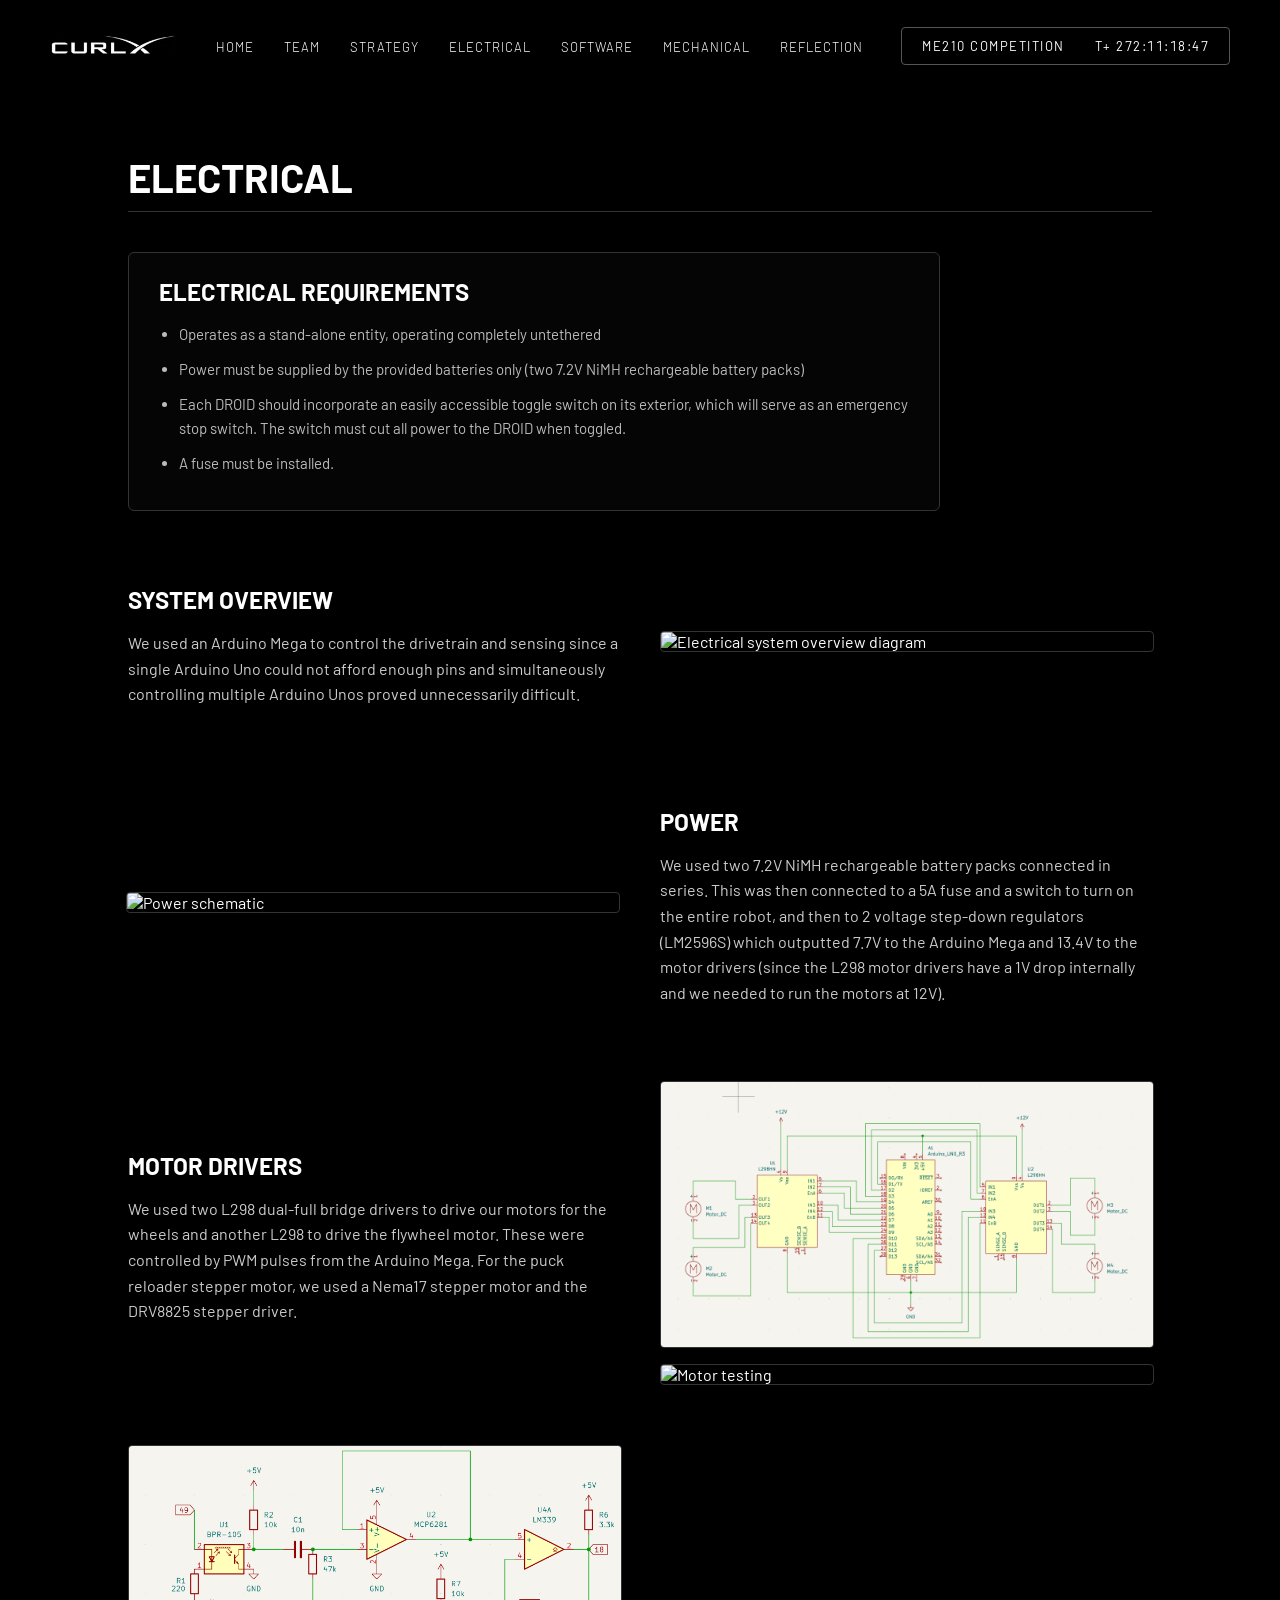
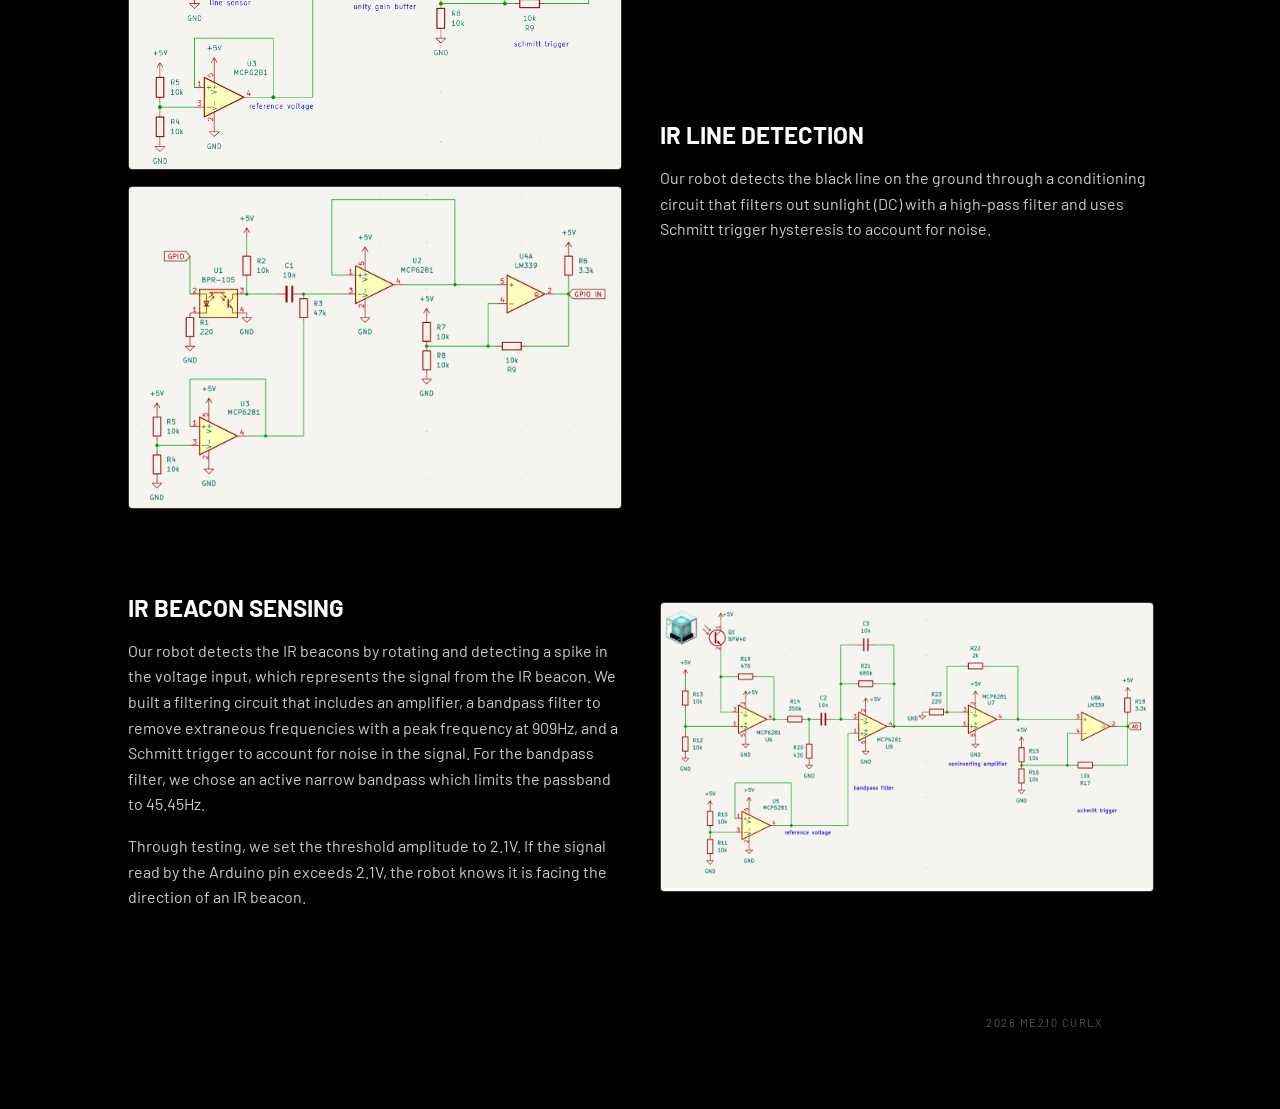
==== docs/electrical.html @ 16c22568 "added pics and content" ====
<!DOCTYPE html>
<html lang="en">
<head>
    <meta charset="UTF-8">
    <meta name="viewport" content="width=device-width, initial-scale=1.0">
    <title>Electrical Design</title>
    <link rel="stylesheet" href="https://fonts.googleapis.com/css2?family=Barlow:wght@300;400;700&display=swap">
    <link rel="stylesheet" href="style.css"> 
</head>
<body>
    <nav>
        <a href="index.html" class="logo">
            <img src="./imgs/logo.png" alt="CurlX logo">
        </a>
        <ul>
            <li><a href="index.html">Home</a></li>
            <li><a href="team.html">Team</a></li>
            <li><a href="strategy.html">Strategy</a></li>
            <li><a href="electrical.html">Electrical</a></li>
            <li><a href="software.html">Software</a></li>
            <li><a href="mechanical.html">Mechanical</a></li>
            <li><a href="reflection.html">Reflection</a></li>
        </ul>

        <div class="launch-timer">
            <span>ME210 COMPETITION</span>
            <span class="time-wrapper">
                <span class="time" id="countdown"></span>
            </span>
        </div>
    </nav>

    <section class="section">
        <h1>Electrical</h1>

        <div class="page-requirements">
            <h3>Electrical Requirements</h3>
            <ul>
                <li>Operates as a stand-alone entity, operating completely untethered</li>
                <li>Power must be supplied by the provided batteries only (two 7.2V NiMH rechargeable battery packs)</li>
                <li>Each DROID should incorporate an easily accessible toggle switch on its exterior, which will serve as an emergency stop switch. The switch must cut all power to the DROID when toggled.</li>
                <li>A fuse must be installed.</li>
            </ul>
        </div>

        <div class="content-grid">
            <div>
                <h3>System Overview</h3>
                <p>
                    We used an Arduino Mega to control the drivetrain and sensing since a single Arduino Uno could not afford enough pins and simultaneously controlling multiple Arduino Unos proved unnecessarily difficult.
                </p>
            </div>
            <img src="./imgs/elec_sys_overview.png" alt="Electrical system overview diagram">
        </div>

        <div class="content-grid reverse">
            <div>
                <h3>Power</h3>
                <p>
                    We used two 7.2V NiMH rechargeable battery packs connected in series. This was then connected to a 5A fuse and a switch to turn on the entire robot, and then to 2 voltage step-down regulators (LM2596S) which outputted 7.7V to the Arduino Mega and 13.4V to the motor drivers (since the L298 motor drivers have a 1V drop internally and we needed to run the motors at 12V).
                </p>
            </div>
            <img src="./imgs/power_sch.png" alt="Power schematic">
        </div>

        <div class="content-grid">
            <div>
                <h3>Motor Drivers</h3>
                <p>
                    We used two L298 dual-full bridge drivers to drive our motors for the wheels and another L298 to drive the flywheel motor. These were controlled by PWM pulses from the Arduino Mega. For the puck reloader stepper motor, we used a Nema17 stepper motor and the DRV8825 stepper driver.
                </p>
            </div>
            <div style="display: flex; flex-direction: column; gap: 16px;">
                <img src="./imgs/motor_sch.png" alt="Motor driver schematic">
                <img src="./imgs/motor_test.png" alt="Motor testing">
            </div>
        </div>

        <div class="content-grid reverse">
            <div>
                <h3>IR Line Detection</h3>
                <p>
                    Our robot detects the black line on the ground through a conditioning circuit that filters out sunlight (DC) with a high-pass filter and uses Schmitt trigger hysteresis to account for noise.
                </p>
            </div>
            <div style="display: flex; flex-direction: column; gap: 16px;">
                <img src="./imgs/line_sense_sch.png" alt="IR line sensing schematic">
                <img src="./imgs/line_follow_sch.png" alt="Complete IR line following circuit">
            </div>
        </div>

        <div class="content-grid">
            <div>
                <h3>IR Beacon Sensing</h3>
                <p>
                    Our robot detects the IR beacons by rotating and detecting a spike in the voltage input, which represents the signal from the IR beacon. We built a filtering circuit that includes an amplifier, a bandpass filter to remove extraneous frequencies with a peak frequency at 909Hz, and a Schmitt trigger to account for noise in the signal. For the bandpass filter, we chose an active narrow bandpass which limits the passband to 45.45Hz.
                </p>
                <p style="margin-top: 12px;">
                    Through testing, we set the threshold amplitude to 2.1V. If the signal read by the Arduino pin exceeds 2.1V, the robot knows it is facing the direction of an IR beacon.
                </p>
            </div>
            <img src="./imgs/beacon_sch.png" alt="IR beacon sensing schematic">
        </div>


    <footer>
        2026 ME210 CurlX
    </footer>

    <script>
        (function () {
            var checkoffDate = new Date("Mar 8, 2026 18:00:00").getTime();
            var countdownEl = document.getElementById("countdown");

            function pad(num, size) {
                var s = String(num);
                while (s.length < size) s = "0" + s;
                return s;
            }

            function renderWithDigitAnimation(formatted) {
                var prev = countdownEl.getAttribute("data-prev") || formatted;
                var html = "";

                for (var i = 0; i < formatted.length; i++) {
                    var ch = formatted.charAt(i);
                    var isDigit = ch >= "0" && ch <= "9";

                    if (isDigit) {
                        if (prev.charAt(i) !== ch) {
                            html += '<span class="digit digit-tick">' + ch + "</span>";
                        } else {
                            html += '<span class="digit">' + ch + "</span>";
                        }
                    } else {
                        html += ch;
                    }
                }

                countdownEl.innerHTML = html;
                countdownEl.setAttribute("data-prev", formatted);
                countdownEl.classList.add("time-visible");
            }

            function updateCountdown() {
                var now = new Date().getTime();
                var diff = checkoffDate - now; // positive before launch, negative after
                var beforeLaunch = diff >= 0;
                var distance = Math.abs(diff);

                var totalSeconds = Math.floor(distance / 1000);
                var days = Math.floor(totalSeconds / (60 * 60 * 24));
                var hours = Math.floor((totalSeconds % (60 * 60 * 24)) / (60 * 60));
                var minutes = Math.floor((totalSeconds % (60 * 60)) / 60);
                var seconds = totalSeconds % 60;

                var prefix = beforeLaunch ? "T- " : "T+ ";
                var formatted =
                    prefix +
                    pad(days, 2) + ":" +
                    pad(hours, 2) + ":" +
                    pad(minutes, 2) + ":" +
                    pad(seconds, 2);

                renderWithDigitAnimation(formatted);
            }

            // Initial render without waiting 1 second
            updateCountdown();
            setInterval(updateCountdown, 1000);
        })();
    </script>
</body>
</html>
---- docs/style.css ----
/* docs/style.css */
body, html { margin: 0; padding: 0; height: 100%; font-family: 'Barlow', sans-serif; background: #000; color: #fff; }

/* navigation */
nav { position: fixed; top: 0; width: 100%; display: flex; align-items: center; padding: 20px 50px; background: rgba(0,0,0,0.8); z-index: 1000; box-sizing: border-box; }
nav .logo { display: inline-flex; align-items: center; }
nav .logo img { height: 24px; width: auto; display: block; }
nav ul { 
    display: flex; 
    list-style: none; 
    margin-left: 40px; 
    gap: 30px; 
    padding: 0; 
}
nav a { 
    color: #fff; 
    text-decoration: none; 
    text-transform: uppercase; 
    font-size: 13px; 
    font-weight: 300; 
    letter-spacing: 1px; 
    transition: color 0.3s; 
}
nav a:hover { color: #aaa; }



.hero { 
    position: relative;
    overflow: hidden;
    height: 100vh; 
    background: #000;
    display: flex; 
    flex-direction: column; 
    justify-content: flex-end; 
    padding: 0 0 100px 50px; 
    box-sizing: border-box; 
}
.hero h1 { font-size: 60px; text-transform: uppercase; margin: 0; font-weight: 300; }
.hero p { font-size: 18px; max-width: 600px; margin-top: 10px; font-weight: 300; }

.hero::after {
    content: "";
    position: absolute;
    left: 60%;
    top: 50%;
    transform: translate(-50%, -50%);
    width: 45vh;
    height: 45vh;
    background: url('./imgs/puck.png') no-repeat center center/contain;
    transform-origin: 50% 50%;
    animation: puck-spin 24s linear infinite;
    opacity: 0.95;
}

@keyframes puck-spin {
    0%   { transform: translateY(-50%) rotate(0deg); }
    100% { transform: translateY(-50%) rotate(360deg); }
}

/* standard page sections */
.section { padding: 120px 10% 50px; min-height: 80vh; }
.section h1 { font-size: 40px; text-transform: uppercase; border-bottom: 1px solid #333; padding-bottom: 10px; margin-bottom: 40px; }

.software-header {
    display: flex;
    justify-content: space-between;
    align-items: center;
    margin-bottom: 40px;
}
.software-header h1 {
    margin-bottom: 0;
}

/* grid for paragraphs and images */
.content-grid { display: grid; grid-template-columns: 1fr 1fr; gap: 40px; align-items: center; margin-bottom: 60px; }
.content-grid img { width: 100%; border: 1px solid #333; border-radius: 4px; }
.content-grid h3 { font-size: 24px; text-transform: uppercase; margin-bottom: 10px; color: #fff; }
.content-grid p { font-size: 16px; line-height: 1.6; color: #ccc; }

/* optional helpers for writing long design docs */
.section-intro {
    max-width: 950px;
    margin-bottom: 50px;
    color: #bbb;
    line-height: 1.7;
}

.img-placeholder {
    width: 100%;
    aspect-ratio: 16 / 9;
    border: 1px dashed #444;
    border-radius: 6px;
    display: grid;
    place-items: center;
    color: #777;
    letter-spacing: 1px;
    text-transform: uppercase;
    background: linear-gradient(180deg, rgba(255,255,255,0.03), rgba(255,255,255,0.00));
}

.model-viewer-section {
    margin-bottom: 60px;
    border: 1px solid #333;
    border-radius: 6px;
    overflow: hidden;
    background: linear-gradient(180deg, rgba(255,255,255,0.03), rgba(255,255,255,0.00));
}

.model-caption {
    text-align: center;
    color: #777;
    font-size: 13px;
    letter-spacing: 0.5px;
    padding: 10px 0 14px;
    margin: 0;
}

.content-grid.reverse {
    direction: rtl;
}
.content-grid.reverse > * {
    direction: ltr;
}

/* strategy page: nucleus + design boxes */
.strategy-box {
    padding: 30px;
    border: 1px solid #333;
    border-radius: 6px;
    background: rgba(255,255,255,0.02);
}
.strategy-box h3 {
    font-size: 18px;
    text-transform: uppercase;
    letter-spacing: 2px;
    color: #fff;
    margin-bottom: 16px;
}
.strategy-box p {
    font-size: 15px;
    line-height: 1.7;
    color: #bbb;
    margin: 0;
}

.strategy-transition {
    max-width: 900px;
    margin-bottom: 60px;
    padding: 24px 30px;
    border: 1px solid #333;
    border-radius: 6px;
    background: rgba(255,255,255,0.02);
}
.strategy-transition p {
    font-size: 16px;
    line-height: 1.7;
    color: #bbb;
    margin: 0;
}

footer {
    background-color: #000; 
    color: #555;            
    padding: 30px 50px;     
    font-size: 11px;        
    text-transform: uppercase;
    letter-spacing: 1.5px;
    text-align: right;   
}

.launch-timer {
    background-color: transparent; 
    border: 1px solid #555; 
    border-radius: 4px; 
    padding: 10px 20px;
    display: flex;
    gap: 30px; 
    font-size: 13px;
    letter-spacing: 1.5px;
    margin-left: auto; 
    color: #fff;       
}

.launch-timer .time-wrapper {
    overflow: hidden;
    display: inline-block;
}

.launch-timer .time {
    font-variant-numeric: tabular-nums;
    display: inline-block;
    opacity: 0;
    transition: opacity 0.2s ease-out;
}

.launch-timer .time.time-visible {
    opacity: 1;
}

.launch-timer .digit {
    display: inline-block;
}

.launch-timer .digit.digit-tick {
    animation: time-slide-down 0.3s ease-out;
}

@keyframes time-slide-down {
    0% {
        transform: translateY(-100%);
    }
    100% {
        transform: translateY(0);
    }
}

.explore-btn {
    background-color: transparent; 
    border: 1px solid #fff;        
    align-self: flex-start;
    border-radius: 4px;           
    display: inline-flex;
    align-items: center;
    padding: 15px 35px;
    color: #fff !important; 
    text-decoration: none;  
    text-transform: uppercase; 
    font-size: 13px;
    font-weight: 300; 
    margin-top: 30px;
    transition: opacity 0.3s;    
}

.explore-btn:hover {
    background-color: transparent; 
    opacity: 0.7; 
}

.explore-btn span {
    margin-left: 15px;
    font-size: 16px; 
}
.mission-specs {
    padding: 100px 10%;
    background: #000;
    border-top: 1px solid #333;
}

.mission-grid {
    display: grid;
    grid-template-columns: 250px 1fr; /* SpaceX sidebar style */
    gap: 60px;
}

.mission-nav ul {
    list-style: none;
    padding: 0;
    position: sticky;
    top: 120px;
}

.mission-nav li {
    cursor: pointer;
    font-size: 12px;
    letter-spacing: 2px;
    color: #555;
    margin-bottom: 20px;
    border-bottom: 1px solid #222;
    padding-bottom: 10px;
}

.mission-nav li.active {
    color: #fff;
    border-bottom: 1px solid #fff;
}

.mission-panel {
    padding-top: 80px;
    scroll-margin-top: 120px;
}
.mission-panel:first-child {
    padding-top: 0;
}

.mission-text h2 {
    font-size: 40px;
    text-transform: uppercase;
    margin-bottom: 30px;
    letter-spacing: 4px;
}

.intro-p {
    font-size: 18px;
    line-height: 1.8;
    color: #bbb;
    margin-bottom: 50px;
    max-width: 800px;
}

.specs-row {
    display: flex;
    gap: 40px;
    margin-bottom: 40px;
    border-top: 1px solid #333;
    padding-top: 30px;
}

.spec-box {
    flex: 1;
}

.spec-box h3 {
    font-size: 14px;
    letter-spacing: 2px;
    text-transform: uppercase;
    color: #fff;
    margin-bottom: 15px;
}

.spec-box p {
    font-size: 14px;
    line-height: 1.6;
    color: #888;
}

/* Responsive adjustment */
@media (max-width: 900px) {
    .mission-grid {
        grid-template-columns: 1fr;
    }
    .mission-nav { display: none; }
}
/* team page */
.team-photo-wrap {
    margin-bottom: 50px;
    max-width: 100%;
    overflow: hidden;
    border-radius: 6px;
    border: 1px solid #333;
}

.photo-caption {
    font-size: 11px;
    color: #888;
    text-transform: uppercase;
    letter-spacing: 1px;
    padding: 12px 20px;
    margin: 0;
    background: rgba(255, 255, 255, 0.02); /* Matches your team-member boxes */
    border-top: 1px solid #333; /* Separates the text from the image */
    text-align: right; /* Aligns it to the right for a cleaner look */
}

.team-photo {
    width: 100%;
    display: block;
    object-fit: cover;
    aspect-ratio: 21 / 9;
}

.team-members {
    display: grid;
    /* create 4 equal columns across the full width */
    grid-template-columns: repeat(4, 1fr); 
    gap: 20px;
    width: 100%;
}

.team-member {
    padding: 25px 15px; 
    border: 1px solid #333;
    border-radius: 4px;
    background: rgba(255, 255, 255, 0.02);
    text-align: center; /* Centers the name and role */
    transition: border-color 0.3s ease;
}

.team-member:hover {
    border-color: #555; /* Subtle highlight on hover */
}

.team-member h3 {
    font-size: 18px;
    text-transform: uppercase;
    margin: 0 0 8px; 
    color: #fff;
    letter-spacing: 1px;
}

.team-member .team-role {
    font-size: 12px;
    text-transform: uppercase;
    letter-spacing: 2px; 
    color: #888;
    margin: 0; 
}

@media (max-width: 900px) {
    .team-members {
        grid-template-columns: repeat(2, 1fr);
    }
}
@media (max-width: 500px) {
    .team-members {
        grid-template-columns: 1fr;
    }
}

/* game rules (strategy page) */
.game-rules {
    max-width: 750px;
    margin-bottom: 60px;
    padding: 30px;
    border: 1px solid #333;
    border-radius: 6px;
    background: rgba(255,255,255,0.02);
}
.game-rules h2 {
    font-size: 28px;
    text-transform: uppercase;
    margin: 0 0 10px;
    color: #fff;
    border-bottom: none;
    padding: 0;
}
.game-rules h3 {
    font-size: 18px;
    text-transform: uppercase;
    margin: 30px 0 12px;
    color: #ddd;
}
.game-rules .rules-intro {
    color: #aaa;
    margin: 0 0 16px;
    font-size: 15px;
}
.game-rules .rules-list {
    margin: 0 0 0 20px;
    padding: 0;
    color: #bbb;
    line-height: 1.65;
    font-size: 15px;
}
.game-rules .rules-list li {
    margin-bottom: 10px;
}
.game-rules .rules-list-compact {
    margin-top: 0;
}
.game-rules .rules-list-compact li {
    margin-bottom: 8px;
}
.scoring-table {
    width: 100%;
    max-width: 320px;
    border-collapse: collapse;
    margin: 16px 0 24px;
    font-size: 15px;
}
.scoring-table th,
.scoring-table td {
    padding: 10px 16px;
    text-align: left;
    border-bottom: 1px solid #333;
    color: #ccc;
}
.scoring-table th {
    text-transform: uppercase;
    font-size: 12px;
    letter-spacing: 1px;
    color: #888;
}
.scoring-table tbody tr:last-child td {
    border-bottom: none;
}
.scoring-table td:last-child {
    text-align: right;
    font-weight: 500;
    color: #fff;
}

/* mechanical constraints */
.mech-constraints {
    margin-top: 24px;
}
.mech-constraints h4 {
    font-size: 16px;
    text-transform: uppercase;
    letter-spacing: 0.5px;
    color: #ddd;
    margin: 20px 0 10px;
}
.mech-constraints h4:first-child {
    margin-top: 0;
}
.mech-constraints ul {
    margin: 0 0 0 20px;
    padding: 0;
    color: #bbb;
    line-height: 1.6;
    font-size: 15px;
}
.mech-constraints li {
    margin-bottom: 6px;
}

/* software stack & code block */
.code-title {
    font-size: 18px;
    text-transform: uppercase;
    letter-spacing: 2px;
    color: #fff;
    margin: 40px 0 12px;
}

.software-github-box {
    padding: 12px 24px;
    border: 1px solid #333;
    border-radius: 6px;
    background: rgba(255,255,255,0.02);
}
.software-github-box a {
    font-size: 13px;
    text-transform: uppercase;
    letter-spacing: 1px;
    color: #bbb;
    text-decoration: none;
    transition: color 0.3s;
}
.software-github-box a:hover {
    color: #fff;
}

.code-block {
    max-width: 900px;
    margin-bottom: 60px;
    overflow-x: auto;
    border: 1px solid #333;
    border-radius: 6px;
    background: rgba(255,255,255,0.02);
}
.code-block pre {
    margin: 0;
    padding: 24px 30px;
    font-family: 'Barlow', sans-serif;
    font-size: 14px;
    font-weight: 300;
    line-height: 1.6;
    color: #666;
    white-space: pre;
}
.code-block code {
    font-family: inherit;
}

/* page requirements (electrical, software) */
.page-requirements {
    max-width: 750px;
    margin-bottom: 50px;
    padding: 24px 30px;
    border: 1px solid #333;
    border-radius: 6px;
    background: rgba(255,255,255,0.02);
}
.page-requirements h3 {
    font-size: 24px;
    text-transform: uppercase;
    margin: 0 0 16px;
    color: #fff;
}
.page-requirements ul {
    margin: 0 0 0 20px;
    padding: 0;
    color: #bbb;
    line-height: 1.65;
    font-size: 15px;
}
.page-requirements li {
    margin-bottom: 10px;
}

/*bom*/
.bom-section {
    padding: 80px 10%;
    background: #000;
    border-top: 1px solid #333;
}

.bom-container h2 {
    font-size: 24px;
    letter-spacing: 3px;
    text-transform: uppercase;
    margin-bottom: 5px;
}

.bom-subtitle {
    font-size: 12px;
    color: #888;
    letter-spacing: 1px;
    margin-bottom: 30px;
}

.table-wrapper {
    overflow-x: auto; /* Ensures it doesn't break on mobile */
}

.bom-table {
    width: 100%;
    border-collapse: collapse;
    font-size: 14px;
    color: #bbb;
}

.bom-table th {
    text-align: left;
    text-transform: uppercase;
    letter-spacing: 2px;
    font-size: 11px;
    color: #fff;
    border-bottom: 1px solid #555;
    padding: 15px 10px;
}

.bom-table td {
    padding: 12px 10px;
    border-bottom: 1px solid #222;
}

.text-right { text-align: right; }

.total-row td {
    border-top: 2px solid #fff;
    color: #fff;
    font-weight: 700;
    letter-spacing: 2px;
    padding-top: 20px;
}

.hardware-row td {
    font-style: italic;
    color: #666;
}

/* Hover effect to make it feel interactive */
.bom-table tr:hover td {
    background: rgba(255, 255, 255, 0.03);
    color: #fff;
}
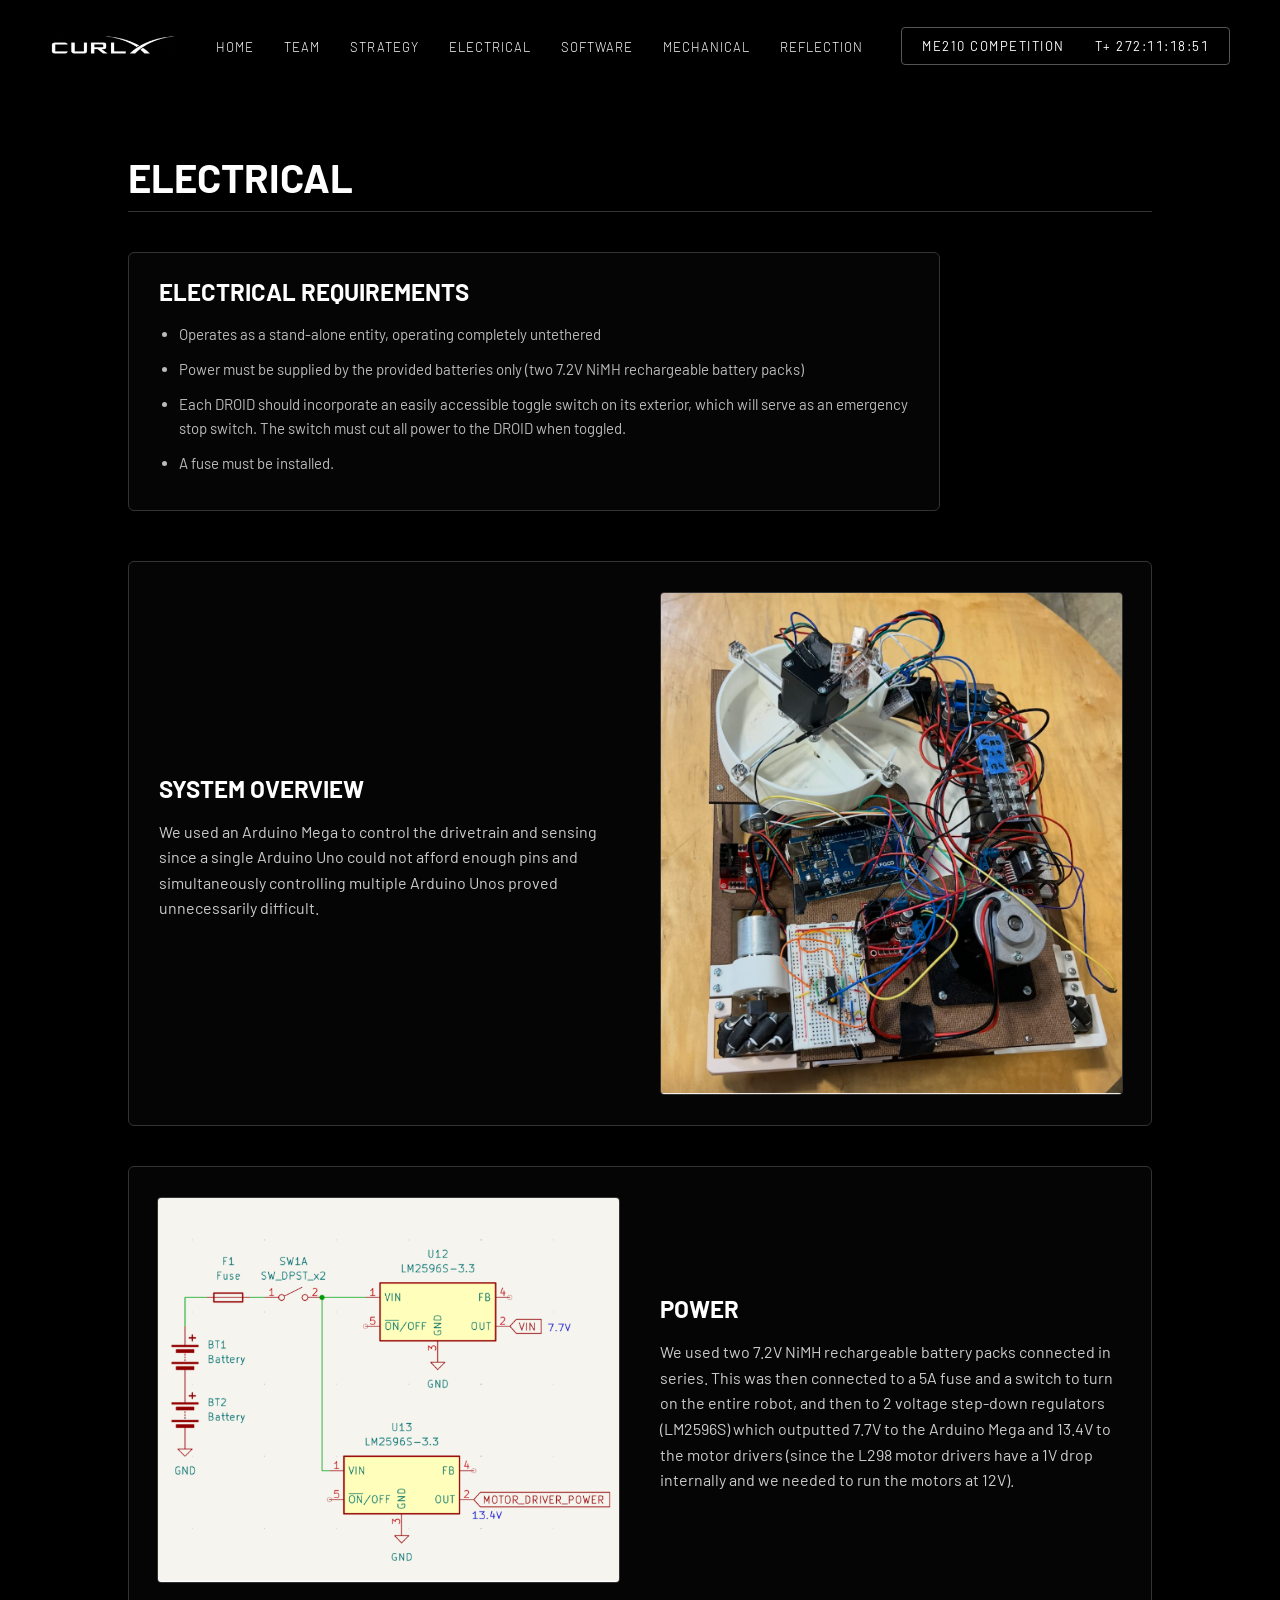
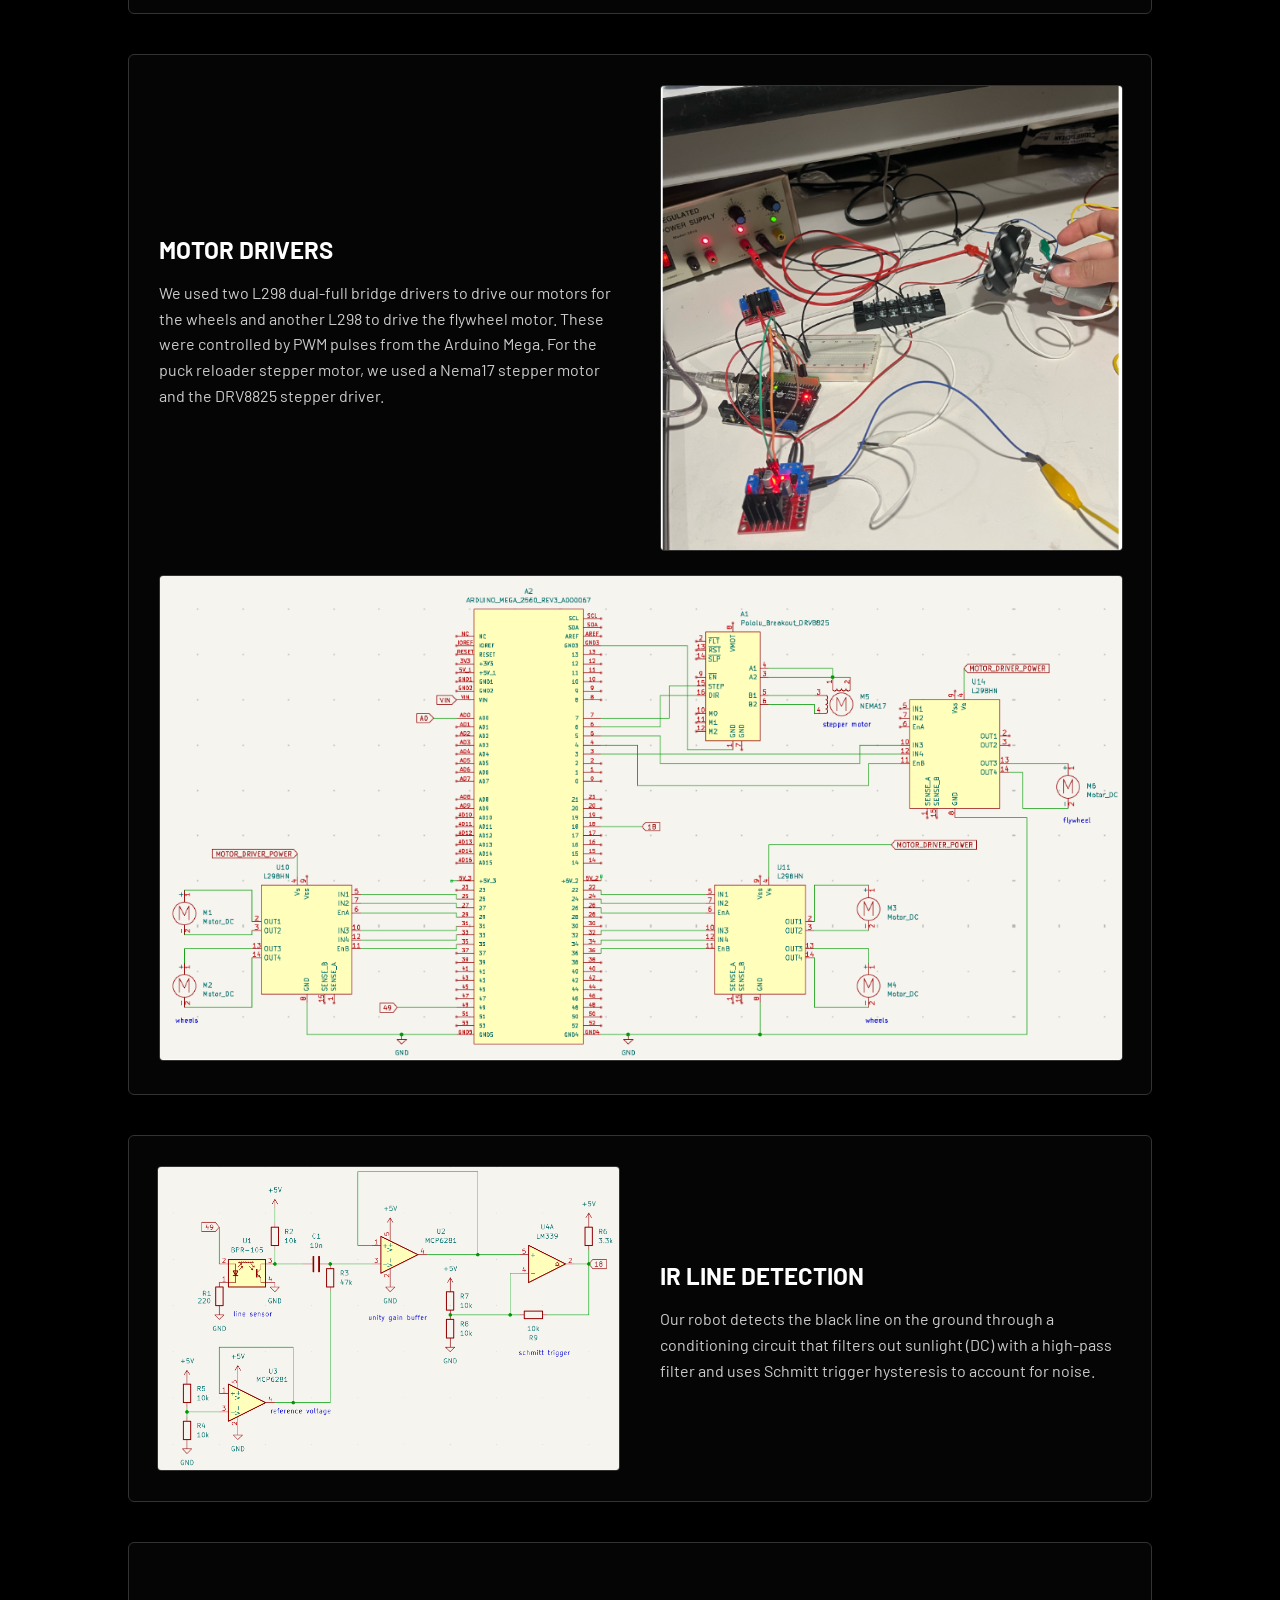
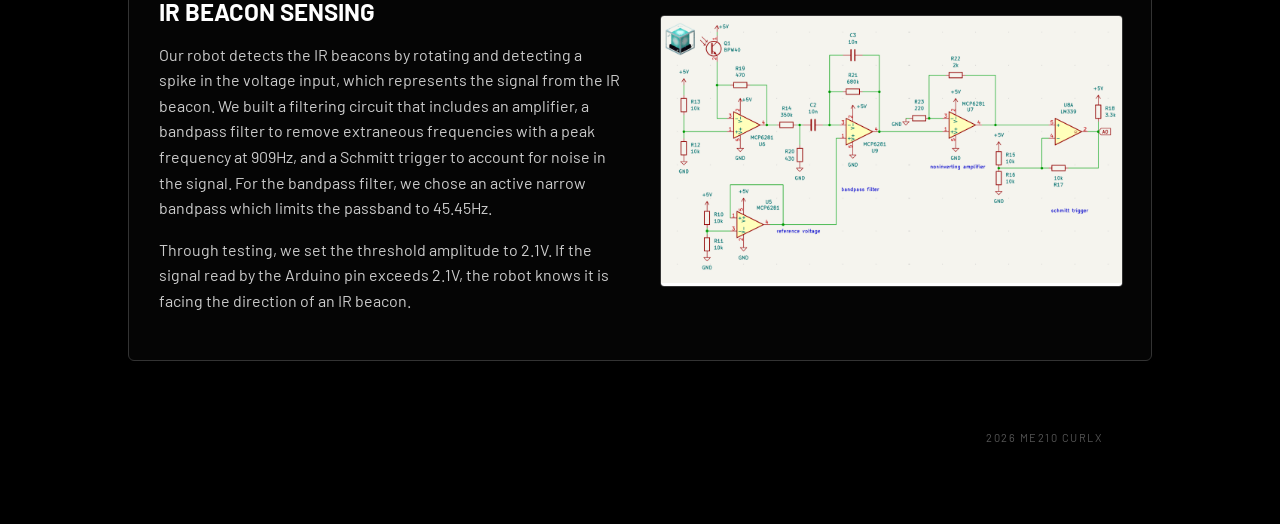
==== commit 977ae224: "revised electrical style and deleted images" ====
--- a/docs/electrical.html
+++ b/docs/electrical.html
@@ -43,63 +43,68 @@
             </ul>
         </div>
 
-        <div class="content-grid">
-            <div>
-                <h3>System Overview</h3>
-                <p>
-                    We used an Arduino Mega to control the drivetrain and sensing since a single Arduino Uno could not afford enough pins and simultaneously controlling multiple Arduino Unos proved unnecessarily difficult.
-                </p>
-            </div>
-            <img src="./imgs/elec_sys_overview.png" alt="Electrical system overview diagram">
-        </div>
-
-        <div class="content-grid reverse">
-            <div>
-                <h3>Power</h3>
-                <p>
-                    We used two 7.2V NiMH rechargeable battery packs connected in series. This was then connected to a 5A fuse and a switch to turn on the entire robot, and then to 2 voltage step-down regulators (LM2596S) which outputted 7.7V to the Arduino Mega and 13.4V to the motor drivers (since the L298 motor drivers have a 1V drop internally and we needed to run the motors at 12V).
-                </p>
-            </div>
-            <img src="./imgs/power_sch.png" alt="Power schematic">
-        </div>
-
-        <div class="content-grid">
-            <div>
-                <h3>Motor Drivers</h3>
-                <p>
-                    We used two L298 dual-full bridge drivers to drive our motors for the wheels and another L298 to drive the flywheel motor. These were controlled by PWM pulses from the Arduino Mega. For the puck reloader stepper motor, we used a Nema17 stepper motor and the DRV8825 stepper driver.
-                </p>
-            </div>
-            <div style="display: flex; flex-direction: column; gap: 16px;">
-                <img src="./imgs/motor_sch.png" alt="Motor driver schematic">
-                <img src="./imgs/motor_test.png" alt="Motor testing">
+        <div class="elec-box">
+            <div class="content-grid">
+                <div>
+                    <h3>System Overview</h3>
+                    <p>
+                        We used an Arduino Mega to control the drivetrain and sensing since a single Arduino Uno could not afford enough pins and simultaneously controlling multiple Arduino Unos proved unnecessarily difficult.
+                    </p>
+                </div>
+                <img src="./imgs/elec_sys_overview.png" alt="Electrical system overview diagram">
             </div>
         </div>
 
-        <div class="content-grid reverse">
-            <div>
-                <h3>IR Line Detection</h3>
-                <p>
-                    Our robot detects the black line on the ground through a conditioning circuit that filters out sunlight (DC) with a high-pass filter and uses Schmitt trigger hysteresis to account for noise.
-                </p>
-            </div>
-            <div style="display: flex; flex-direction: column; gap: 16px;">
-                <img src="./imgs/line_sense_sch.png" alt="IR line sensing schematic">
-                <img src="./imgs/line_follow_sch.png" alt="Complete IR line following circuit">
+        <div class="elec-box">
+            <div class="content-grid reverse">
+                <div>
+                    <h3>Power</h3>
+                    <p>
+                        We used two 7.2V NiMH rechargeable battery packs connected in series. This was then connected to a 5A fuse and a switch to turn on the entire robot, and then to 2 voltage step-down regulators (LM2596S) which outputted 7.7V to the Arduino Mega and 13.4V to the motor drivers (since the L298 motor drivers have a 1V drop internally and we needed to run the motors at 12V).
+                    </p>
+                </div>
+                <img src="./imgs/power_sch.png" alt="Power schematic">
             </div>
         </div>
 
-        <div class="content-grid">
-            <div>
-                <h3>IR Beacon Sensing</h3>
-                <p>
-                    Our robot detects the IR beacons by rotating and detecting a spike in the voltage input, which represents the signal from the IR beacon. We built a filtering circuit that includes an amplifier, a bandpass filter to remove extraneous frequencies with a peak frequency at 909Hz, and a Schmitt trigger to account for noise in the signal. For the bandpass filter, we chose an active narrow bandpass which limits the passband to 45.45Hz.
-                </p>
-                <p style="margin-top: 12px;">
-                    Through testing, we set the threshold amplitude to 2.1V. If the signal read by the Arduino pin exceeds 2.1V, the robot knows it is facing the direction of an IR beacon.
-                </p>
+        <div class="elec-box">
+            <div class="content-grid" style="margin-bottom: 24px;">
+                <div>
+                    <h3>Motor Drivers</h3>
+                    <p>
+                        We used two L298 dual-full bridge drivers to drive our motors for the wheels and another L298 to drive the flywheel motor. These were controlled by PWM pulses from the Arduino Mega. For the puck reloader stepper motor, we used a Nema17 stepper motor and the DRV8825 stepper driver.
+                    </p>
+                </div>
+                <img src="./imgs/motor_test.png" alt="Motor testing">
             </div>
-            <img src="./imgs/beacon_sch.png" alt="IR beacon sensing schematic">
+            <img src="./imgs/motor_sch.png" alt="Motor driver schematic" style="width: 100%; border: 1px solid #333; border-radius: 4px;">
+        </div>
+
+        <div class="elec-box">
+            <div class="content-grid reverse">
+                <div>
+                    <h3>IR Line Detection</h3>
+                    <p>
+                        Our robot detects the black line on the ground through a conditioning circuit that filters out sunlight (DC) with a high-pass filter and uses Schmitt trigger hysteresis to account for noise.
+                    </p>
+                </div>
+                <img src="./imgs/line_sense_sch.png" alt="IR line sensing schematic">
+            </div>
+        </div>
+
+        <div class="elec-box">
+            <div class="content-grid">
+                <div>
+                    <h3>IR Beacon Sensing</h3>
+                    <p>
+                        Our robot detects the IR beacons by rotating and detecting a spike in the voltage input, which represents the signal from the IR beacon. We built a filtering circuit that includes an amplifier, a bandpass filter to remove extraneous frequencies with a peak frequency at 909Hz, and a Schmitt trigger to account for noise in the signal. For the bandpass filter, we chose an active narrow bandpass which limits the passband to 45.45Hz.
+                    </p>
+                    <p style="margin-top: 12px;">
+                        Through testing, we set the threshold amplitude to 2.1V. If the signal read by the Arduino pin exceeds 2.1V, the robot knows it is facing the direction of an IR beacon.
+                    </p>
+                </div>
+                <img src="./imgs/beacon_sch.png" alt="IR beacon sensing schematic">
+            </div>
         </div>
 
 
--- a/docs/style.css
+++ b/docs/style.css
@@ -524,12 +524,15 @@
     font-size: 13px;
     text-transform: uppercase;
     letter-spacing: 1px;
-    color: #bbb;
+    color: #fff;
     text-decoration: none;
     transition: color 0.3s;
+    display: flex;
+    align-items: center;
+    gap: 8px;
 }
 .software-github-box a:hover {
-    color: #fff;
+    color: #ccc;
 }
 
 .code-block {
@@ -580,6 +583,18 @@
     margin-bottom: 10px;
 }
 
+/* electrical section boxes */
+.elec-box {
+    border: 1px solid #333;
+    border-radius: 6px;
+    padding: 30px;
+    margin-bottom: 40px;
+    background: rgba(255,255,255,0.02);
+}
+.elec-box .content-grid {
+    margin-bottom: 0;
+}
+
 /*bom*/
 .bom-section {
     padding: 80px 10%;
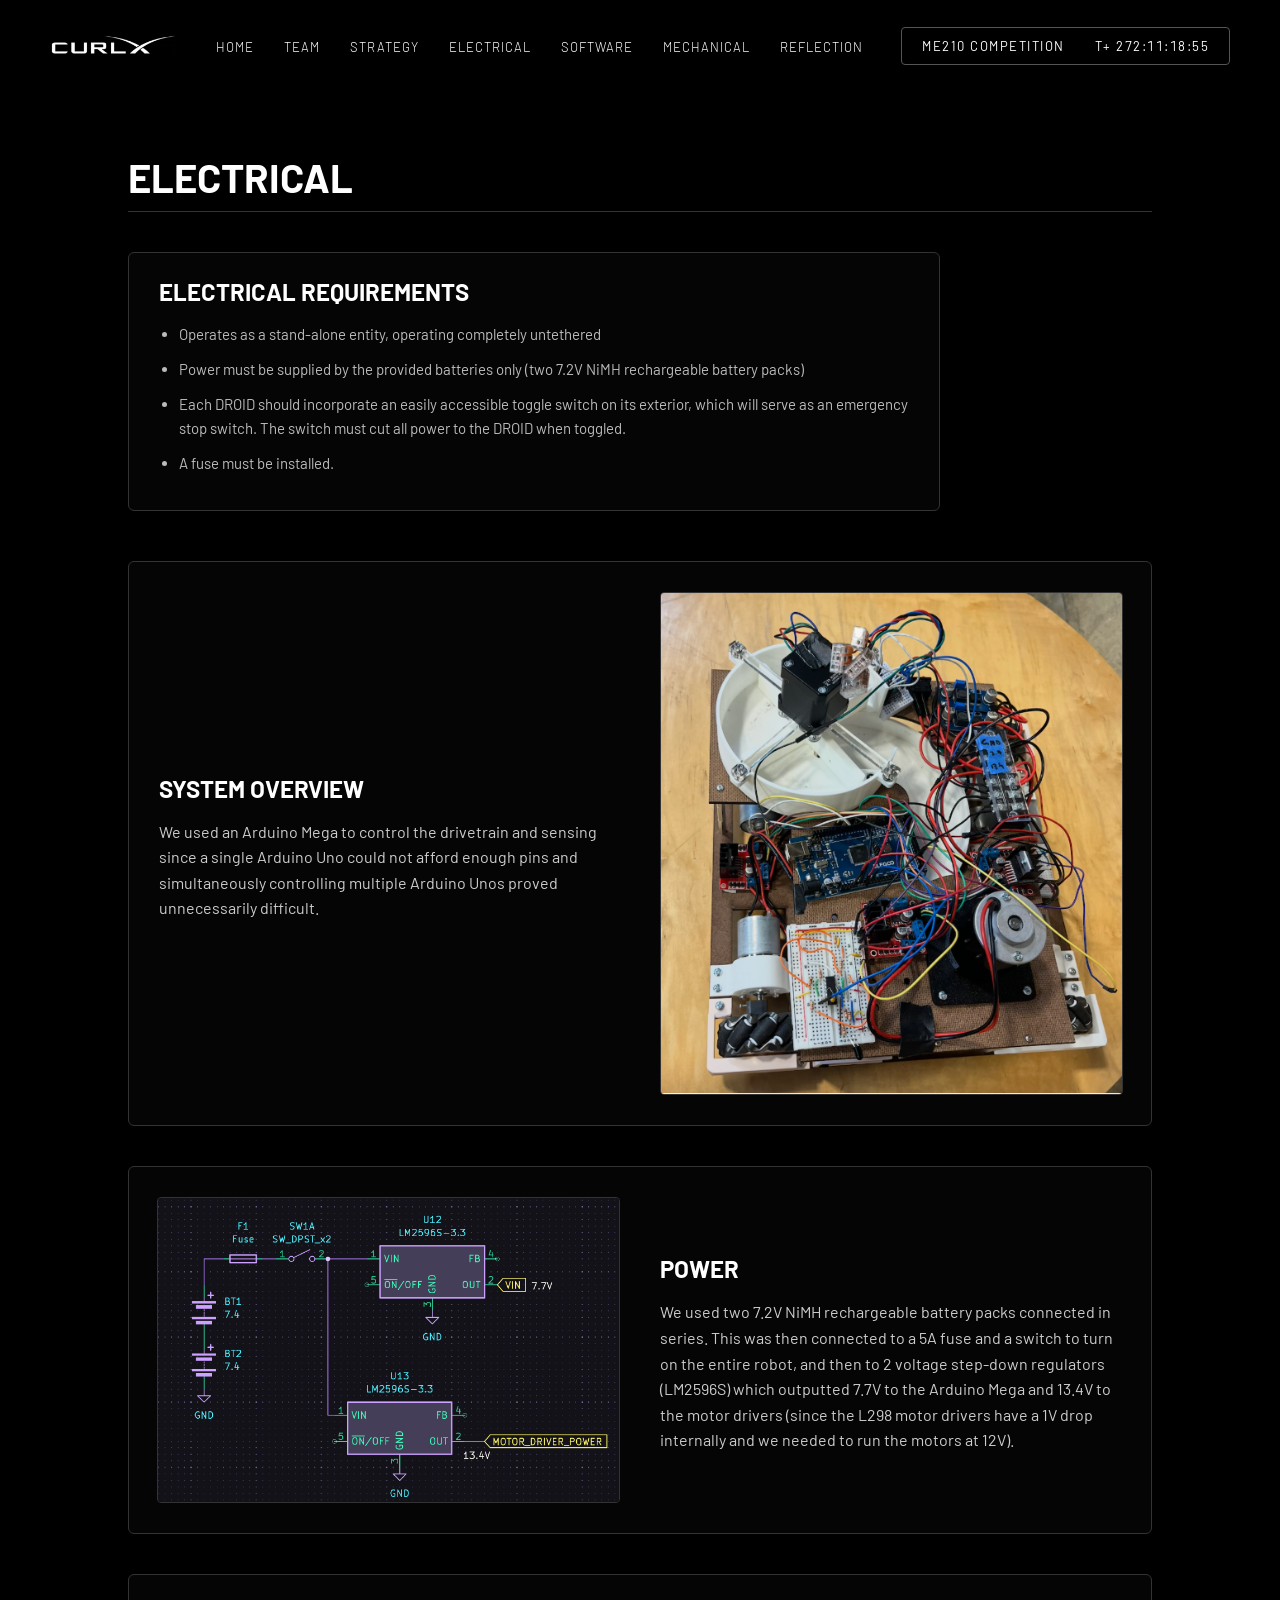
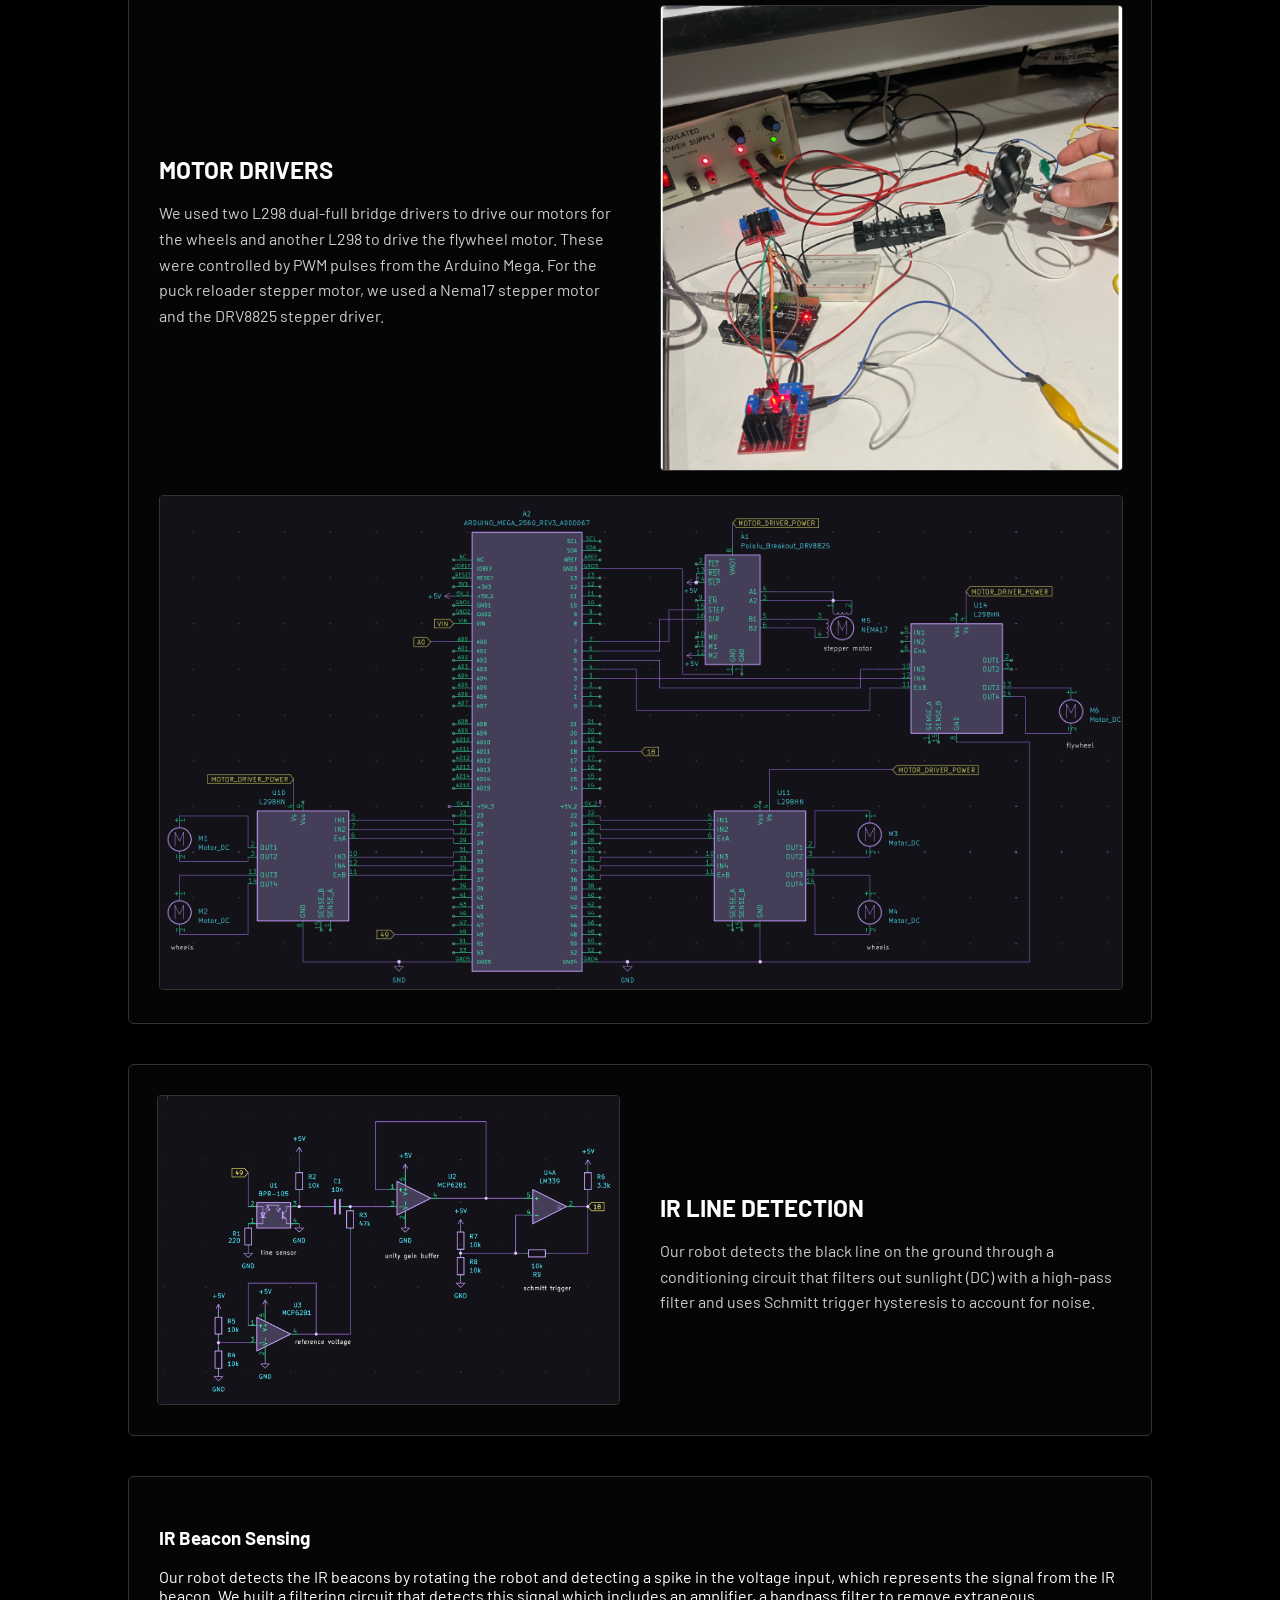
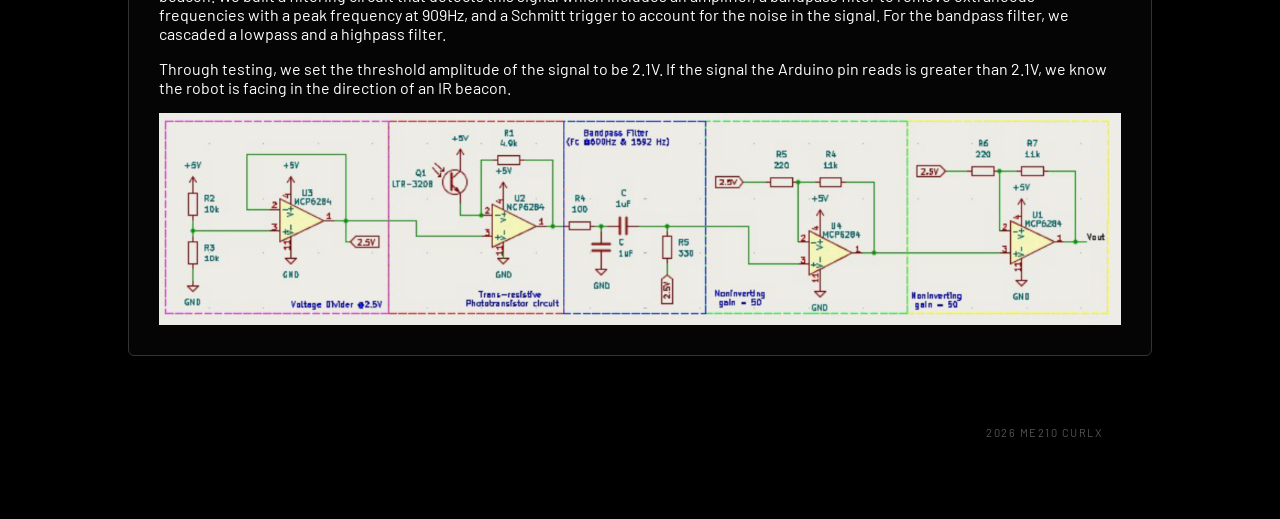
==== commit 1869d105: "fixed schematics and added images" ====
--- a/docs/electrical.html
+++ b/docs/electrical.html
@@ -93,18 +93,16 @@
         </div>
 
         <div class="elec-box">
-            <div class="content-grid">
-                <div>
-                    <h3>IR Beacon Sensing</h3>
-                    <p>
-                        Our robot detects the IR beacons by rotating and detecting a spike in the voltage input, which represents the signal from the IR beacon. We built a filtering circuit that includes an amplifier, a bandpass filter to remove extraneous frequencies with a peak frequency at 909Hz, and a Schmitt trigger to account for noise in the signal. For the bandpass filter, we chose an active narrow bandpass which limits the passband to 45.45Hz.
-                    </p>
-                    <p style="margin-top: 12px;">
-                        Through testing, we set the threshold amplitude to 2.1V. If the signal read by the Arduino pin exceeds 2.1V, the robot knows it is facing the direction of an IR beacon.
-                    </p>
-                </div>
-                <img src="./imgs/beacon_sch.png" alt="IR beacon sensing schematic">
+            <div>
+                <h3>IR Beacon Sensing</h3>
+                <p>
+                    Our robot detects the IR beacons by rotating the robot and detecting a spike in the voltage input, which represents the signal from the IR beacon. We built a filtering circuit that detects this signal which includes an amplifier, a bandpass filter to remove extraneous frequencies with a peak frequency at 909Hz, and a Schmitt trigger to account for the noise in the signal. For the bandpass filter, we cascaded a lowpass and a highpass filter.
+                </p>
+                <p style="margin-top: 12px;">
+                    Through testing, we set the threshold amplitude of the signal to be 2.1V. If the signal the Arduino pin reads is greater than 2.1V, we know the robot is facing in the direction of an IR beacon.
+                </p>
             </div>
+            <img src="./imgs/beacon_sch.png" alt="IR beacon sensing schematic" style="width: 100%; margin-top: 16px; display: block;">
         </div>
 
 
--- a/docs/style.css
+++ b/docs/style.css
@@ -595,6 +595,46 @@
     margin-bottom: 0;
 }
 
+/*state diagrams*/
+.state-diagram-section {
+    padding: 80px 10%;
+    background: #000;
+    border-top: 1px solid #333;
+}
+
+.state-diagram-grid {
+    display: grid;
+    grid-template-columns: 1fr 1fr;
+    gap: 40px;
+    margin-top: 30px;
+}
+
+.state-diagram-card {
+    background: #0a0a0a;
+    border: 1px solid #222;
+    padding: 24px;
+}
+
+.state-diagram-card h3 {
+    font-size: 13px;
+    letter-spacing: 2px;
+    text-transform: uppercase;
+    color: #aaa;
+    margin-bottom: 16px;
+}
+
+.state-diagram-card img {
+    width: 100%;
+    display: block;
+    filter: brightness(0.95);
+}
+
+@media (max-width: 768px) {
+    .state-diagram-grid {
+        grid-template-columns: 1fr;
+    }
+}
+
 /*bom*/
 .bom-section {
     padding: 80px 10%;
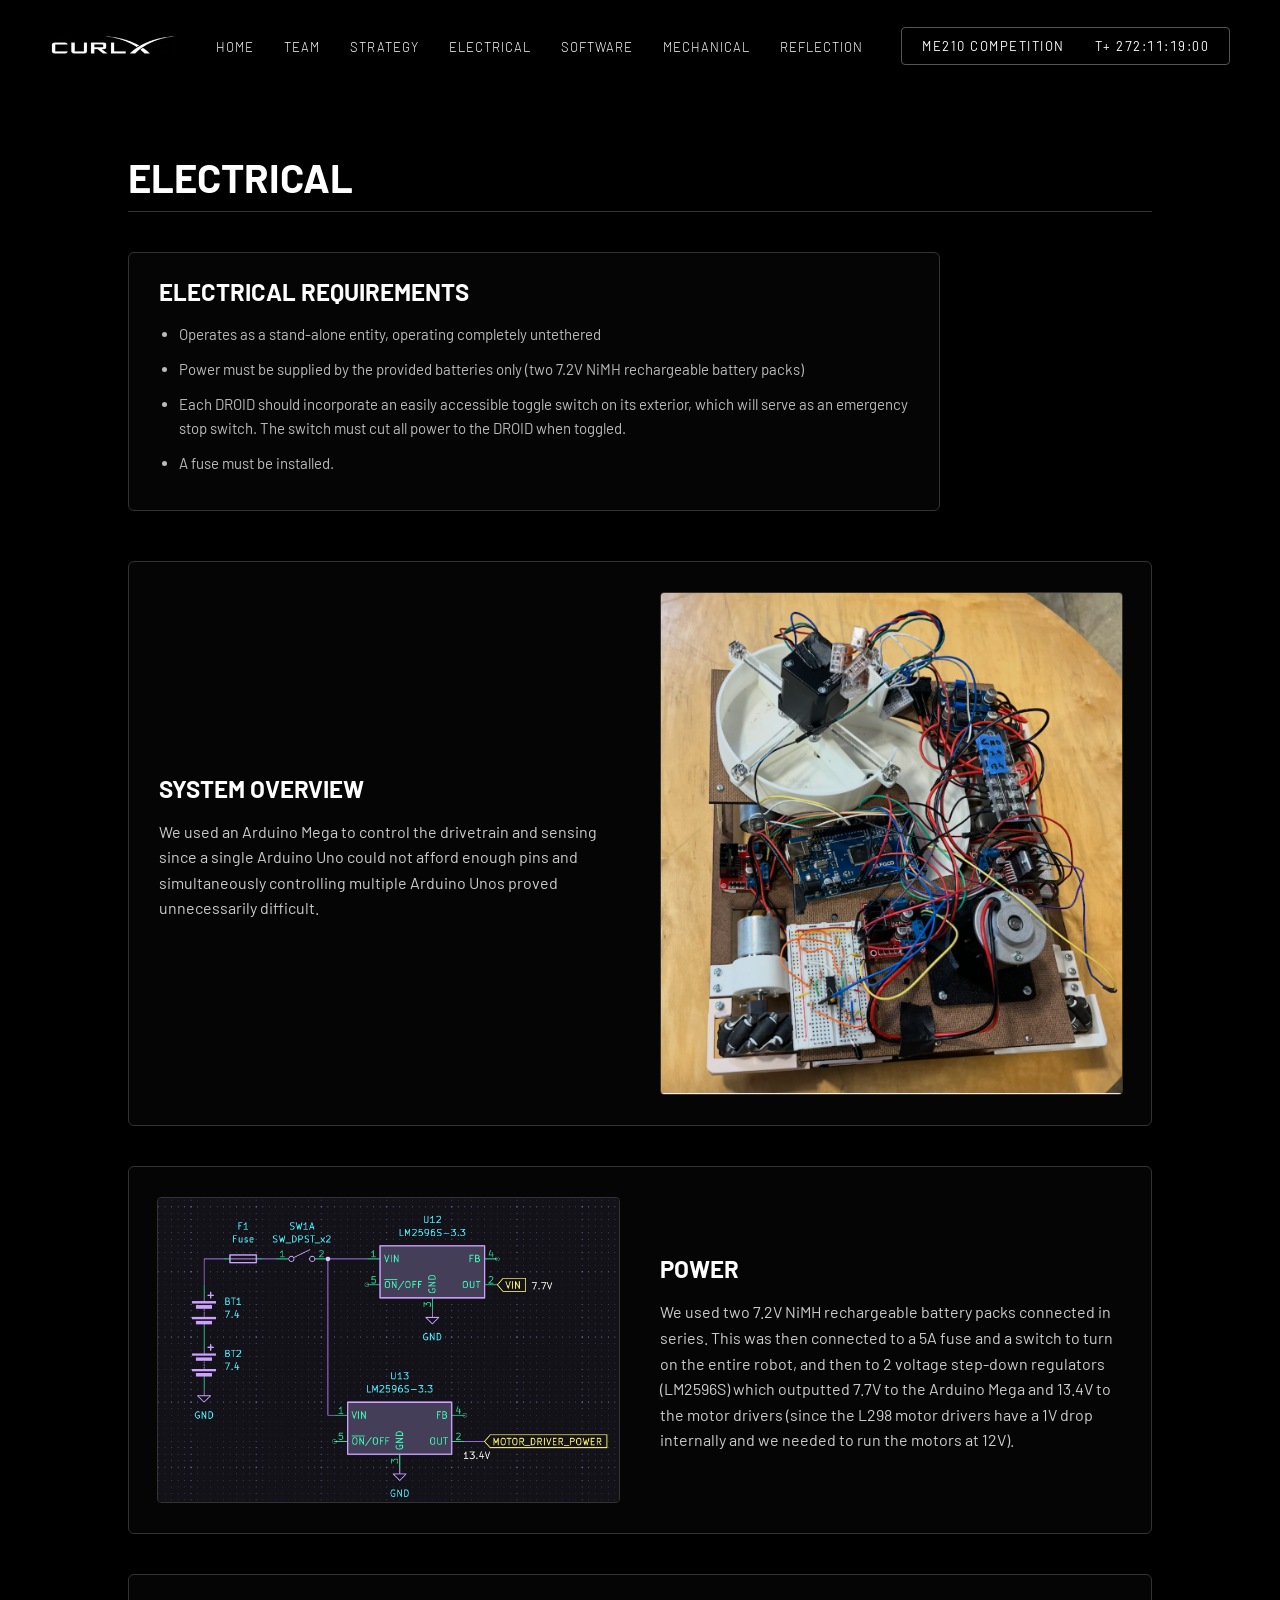
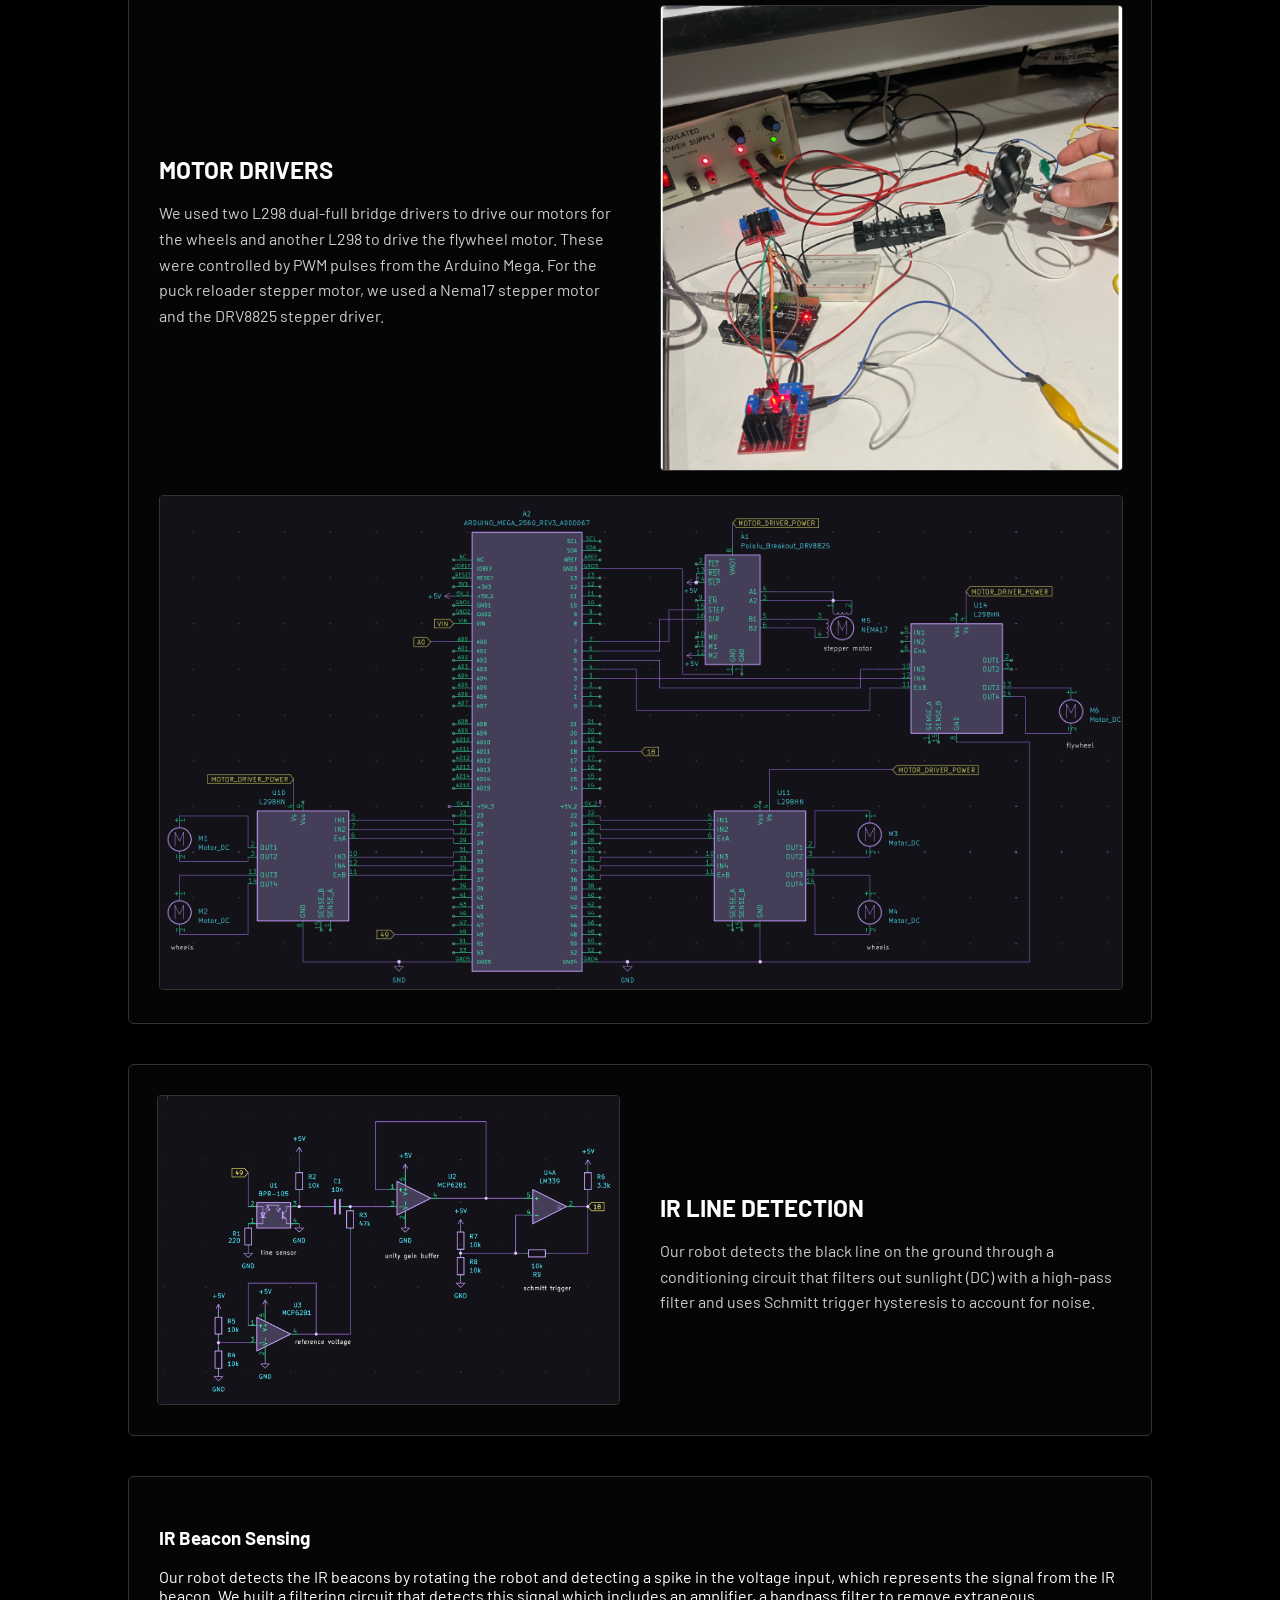
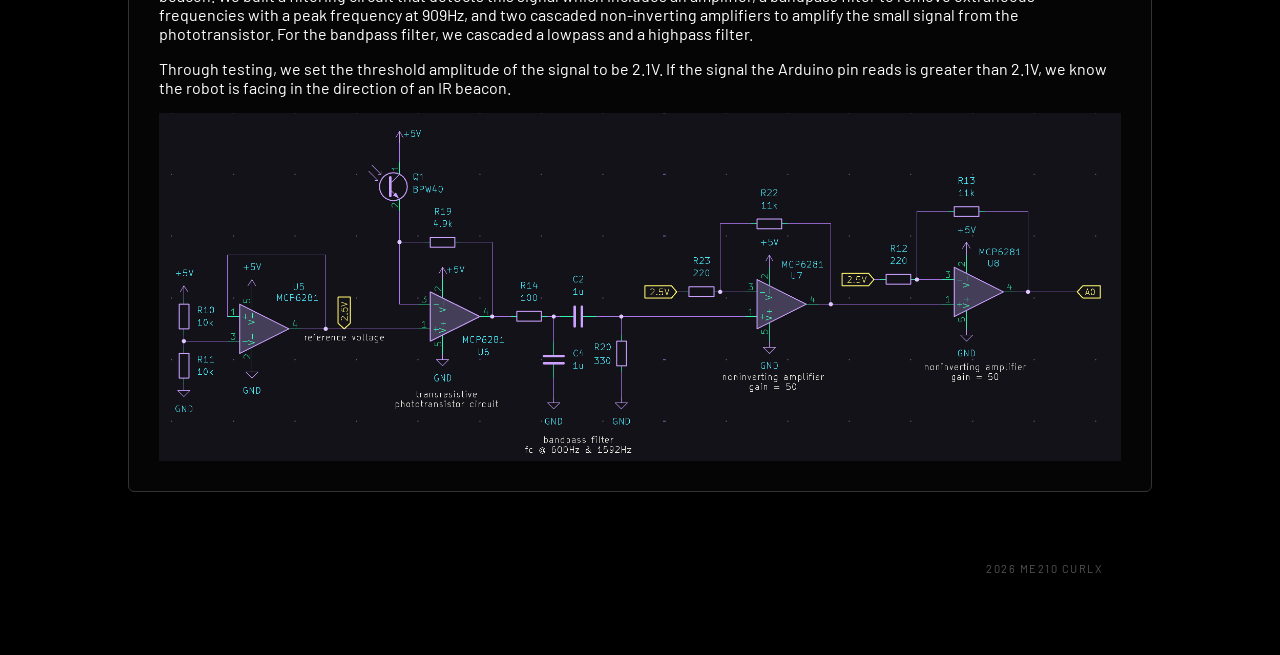
==== commit 9afa8a7b: "finalized electrical, added puck shooting" ====
--- a/docs/electrical.html
+++ b/docs/electrical.html
@@ -96,7 +96,7 @@
             <div>
                 <h3>IR Beacon Sensing</h3>
                 <p>
-                    Our robot detects the IR beacons by rotating the robot and detecting a spike in the voltage input, which represents the signal from the IR beacon. We built a filtering circuit that detects this signal which includes an amplifier, a bandpass filter to remove extraneous frequencies with a peak frequency at 909Hz, and a Schmitt trigger to account for the noise in the signal. For the bandpass filter, we cascaded a lowpass and a highpass filter.
+                    Our robot detects the IR beacons by rotating the robot and detecting a spike in the voltage input, which represents the signal from the IR beacon. We built a filtering circuit that detects this signal which includes an amplifier, a bandpass filter to remove extraneous frequencies with a peak frequency at 909Hz, and two cascaded non-inverting amplifiers to amplify the small signal from the phototransistor. For the bandpass filter, we cascaded a lowpass and a highpass filter.
                 </p>
                 <p style="margin-top: 12px;">
                     Through testing, we set the threshold amplitude of the signal to be 2.1V. If the signal the Arduino pin reads is greater than 2.1V, we know the robot is facing in the direction of an IR beacon.
--- a/docs/style.css
+++ b/docs/style.css
@@ -121,6 +121,116 @@
 }
 .content-grid.reverse > * {
     direction: ltr;
+}
+
+/* expandable subsections */
+.read-more-row {
+    margin-top: -30px;
+    margin-bottom: 40px;
+}
+
+.read-more-btn {
+    background: transparent;
+    border: 1px solid #444;
+    color: #aaa;
+    font-family: 'Barlow', sans-serif;
+    font-size: 12px;
+    letter-spacing: 2px;
+    text-transform: uppercase;
+    padding: 10px 24px;
+    cursor: pointer;
+    transition: border-color 0.2s, color 0.2s;
+}
+.read-more-btn:hover {
+    border-color: #888;
+    color: #fff;
+}
+
+.expandable-panel {
+    overflow: hidden;
+    max-height: 0;
+    transition: max-height 0.5s ease;
+}
+
+.expandable-inner {
+    padding: 40px 0 20px;
+    border-top: 1px solid #222;
+    margin-bottom: 40px;
+}
+
+.expandable-inner > h3 {
+    font-size: 18px;
+    text-transform: uppercase;
+    letter-spacing: 2px;
+    color: #fff;
+    margin: 40px 0 20px;
+}
+.expandable-inner > h3:first-child {
+    margin-top: 0;
+}
+
+.calc-step {
+    margin-bottom: 36px;
+    padding-bottom: 36px;
+    border-bottom: 1px solid #1a1a1a;
+}
+.calc-step:last-of-type {
+    border-bottom: none;
+}
+
+.calc-step h4 {
+    font-size: 13px;
+    letter-spacing: 2px;
+    text-transform: uppercase;
+    color: #aaa;
+    margin: 0 0 14px;
+}
+
+.calc-step p {
+    font-size: 15px;
+    line-height: 1.8;
+    color: #bbb;
+    margin: 0 0 6px;
+}
+
+.calc-final {
+    padding: 16px 22px;
+    border: 1px solid #333;
+    background: rgba(255,255,255,0.02);
+    margin-top: 16px;
+}
+.calc-final p {
+    font-size: 15px;
+    color: #fff;
+    margin: 0;
+}
+
+.iteration-grid {
+    display: grid;
+    grid-template-columns: 1fr 1fr;
+    gap: 30px;
+    margin-top: 20px;
+}
+
+.iteration-card {
+    border: 1px solid #333;
+    padding: 28px;
+    background: rgba(255,255,255,0.02);
+}
+
+.iteration-card h4 {
+    font-size: 13px;
+    letter-spacing: 2px;
+    text-transform: uppercase;
+    color: #aaa;
+    margin: 0 0 12px;
+}
+
+.iteration-card p {
+    font-size: 15px;
+    line-height: 1.7;
+    color: #bbb;
+    margin: 0;
 }
 
 /* strategy page: nucleus + design boxes */
@@ -604,7 +714,7 @@
 
 .state-diagram-grid {
     display: grid;
-    grid-template-columns: 1fr 1fr;
+    grid-template-columns: 1fr;
     gap: 40px;
     margin-top: 30px;
 }
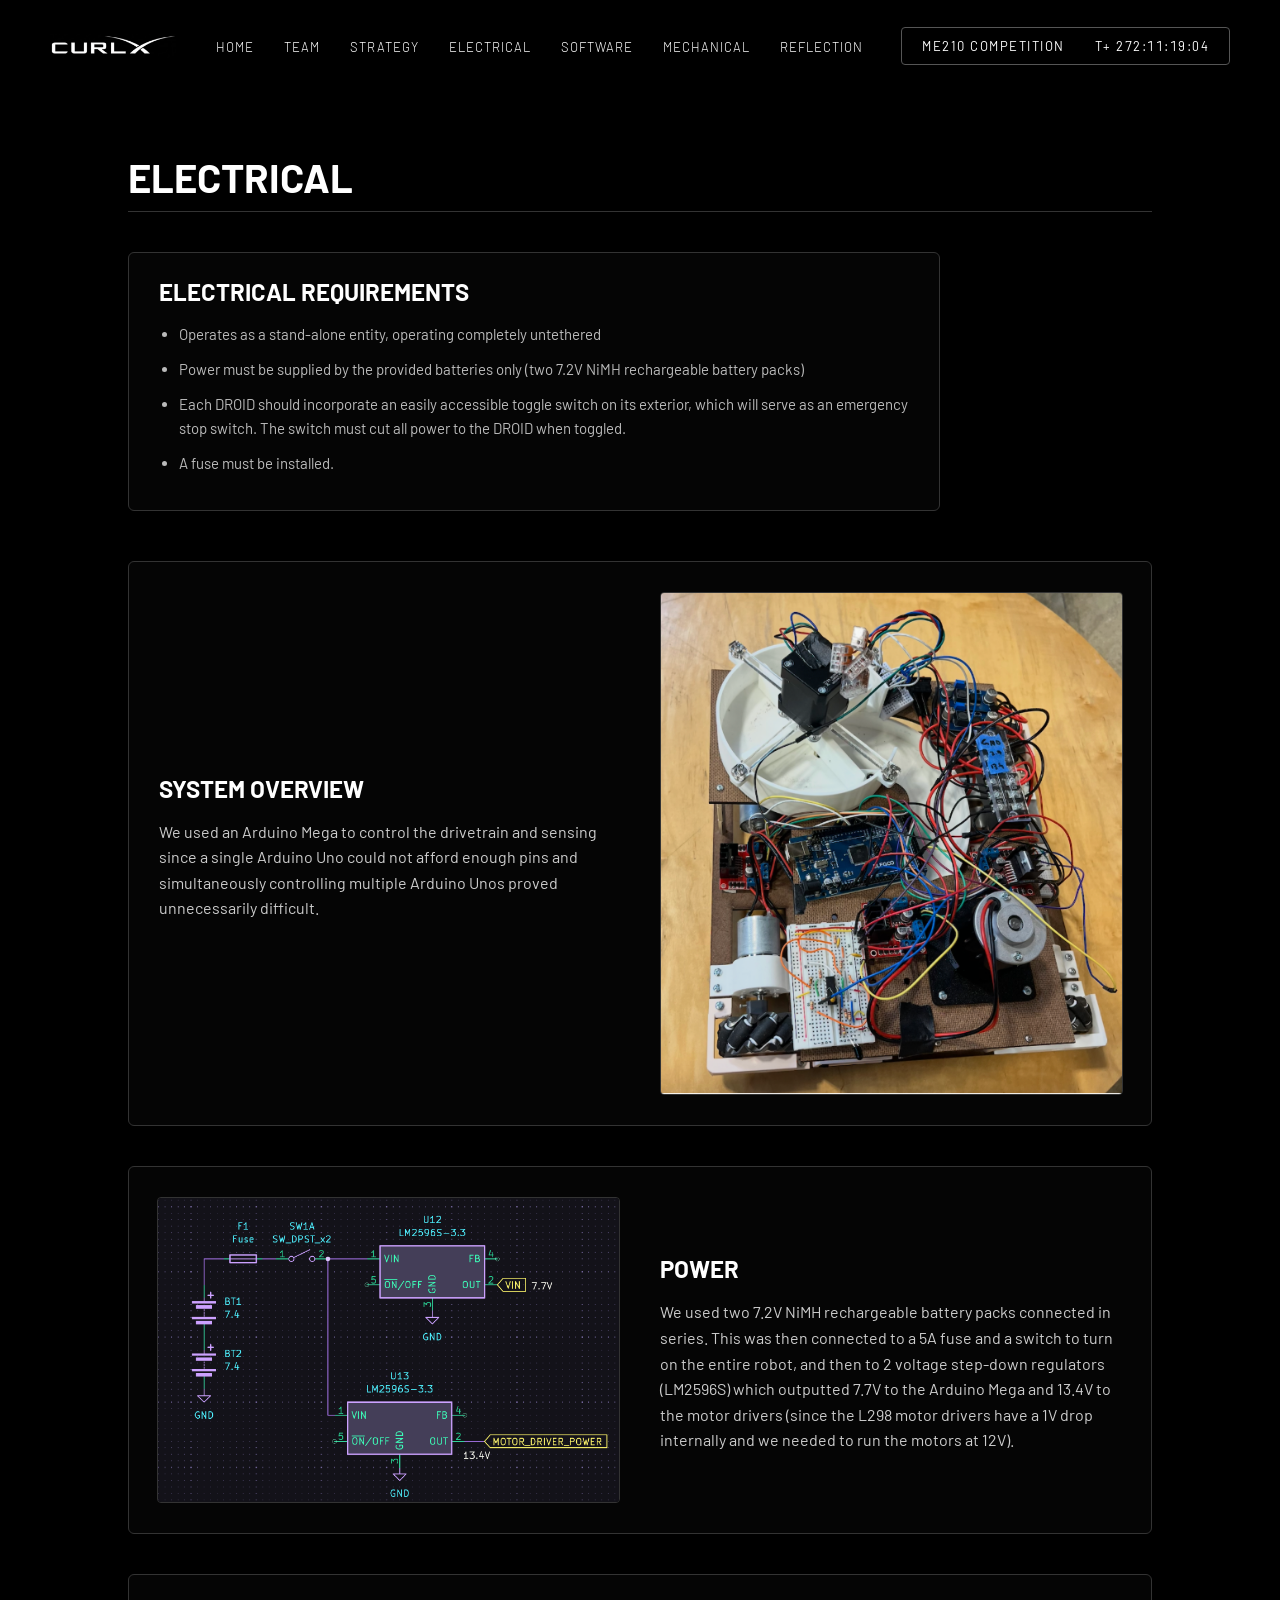
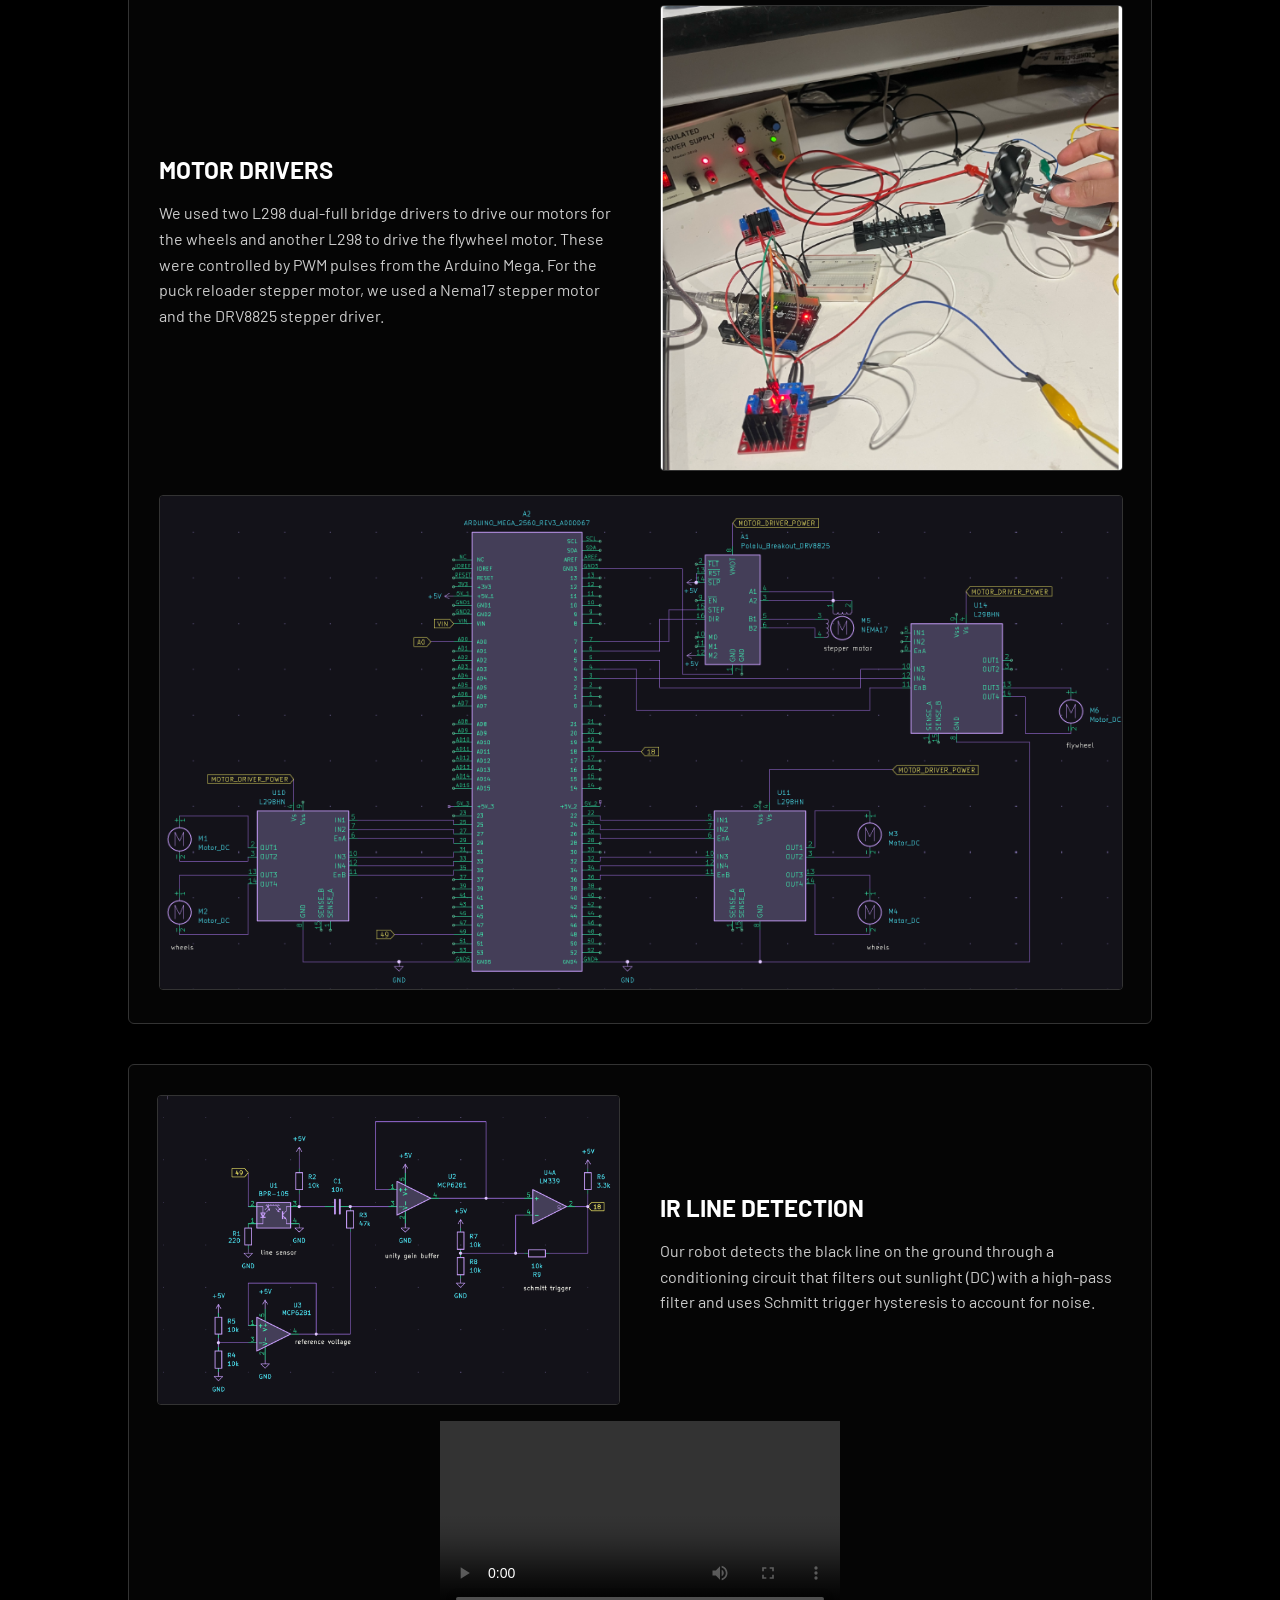
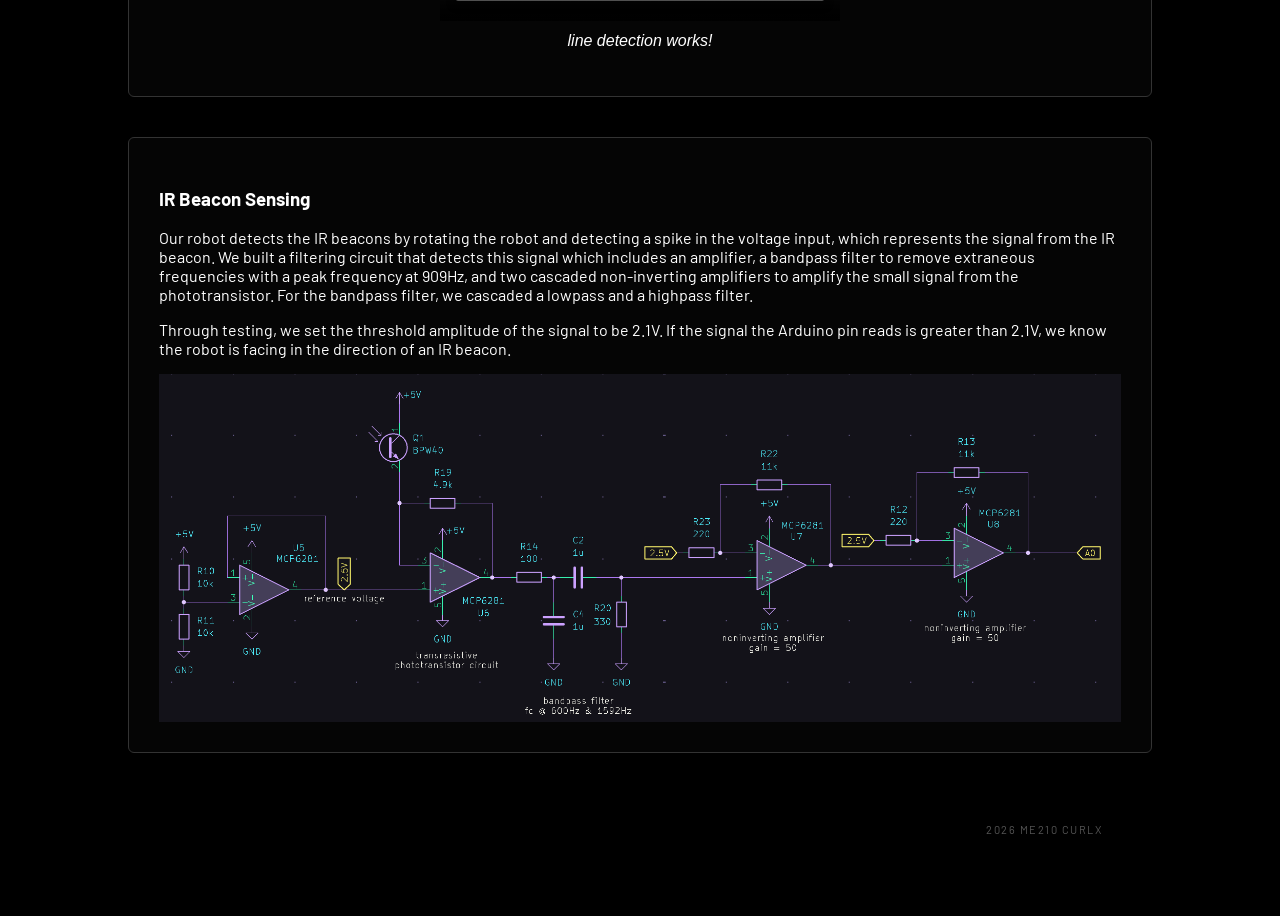
==== commit d0004d22: "final" ====
--- a/docs/electrical.html
+++ b/docs/electrical.html
@@ -15,7 +15,17 @@
         <ul>
             <li><a href="index.html">Home</a></li>
             <li><a href="team.html">Team</a></li>
-            <li><a href="strategy.html">Strategy</a></li>
+                        <li class="nav-dropdown"><a href="strategy.html">Strategy</a>
+                <ul class="nav-dropdown-menu">
+                    <li><a href="strategy.html#game-rules">Game Rules</a></li>
+                    <li><a href="strategy.html#preliminary-design">Preliminary Design</a></li>
+                    <li><a href="strategy.html#final-design">Final Design</a></li>
+                    <li><a href="strategy.html#state-diagrams">State Diagrams</a></li>
+                    <li><a href="strategy.html#checkoff">Checkoff</a></li>
+                    <li><a href="strategy.html#competition">Competition</a></li>
+                    <li><a href="strategy.html#bom">BOM</a></li>
+                </ul>
+            </li>
             <li><a href="electrical.html">Electrical</a></li>
             <li><a href="software.html">Software</a></li>
             <li><a href="mechanical.html">Mechanical</a></li>
@@ -89,6 +99,12 @@
                     </p>
                 </div>
                 <img src="./imgs/line_sense_sch.png" alt="IR line sensing schematic">
+            </div>
+            <div style="text-align: center; margin-top: 16px;">
+                <video width="400" controls>
+                    <source src="./vids/line_sensor_test.mov" type="video/mp4">
+                </video>
+                <p style="margin-top: 8px; font-style: italic;">line detection works!</p>
             </div>
         </div>
 
--- a/docs/style.css
+++ b/docs/style.css
@@ -22,6 +22,35 @@
     transition: color 0.3s; 
 }
 nav a:hover { color: #aaa; }
+
+/* strategy dropdown */
+nav ul li.nav-dropdown { position: relative; }
+nav ul li.nav-dropdown .nav-dropdown-menu {
+    display: none;
+    position: absolute;
+    top: 100%;
+    left: 50%;
+    transform: translateX(-50%);
+    background: rgba(0,0,0,0.92);
+    border: 1px solid #333;
+    border-radius: 4px;
+    padding: 8px 0;
+    margin: 8px 0 0 0;
+    list-style: none;
+    min-width: 160px;
+    gap: 0;
+    z-index: 1001;
+}
+nav ul li.nav-dropdown:hover .nav-dropdown-menu { display: block; }
+nav ul li.nav-dropdown .nav-dropdown-menu li { padding: 0; }
+nav ul li.nav-dropdown .nav-dropdown-menu a {
+    display: block;
+    padding: 8px 16px;
+    white-space: nowrap;
+    font-size: 12px;
+    letter-spacing: 0.5px;
+}
+nav ul li.nav-dropdown .nav-dropdown-menu a:hover { color: #fff; background: rgba(255,255,255,0.07); }
 
 
 
@@ -256,11 +285,12 @@
 
 .strategy-transition {
     max-width: 900px;
-    margin-bottom: 60px;
+    margin: 0 auto 60px;
     padding: 24px 30px;
     border: 1px solid #333;
     border-radius: 6px;
     background: rgba(255,255,255,0.02);
+    text-align: center;
 }
 .strategy-transition p {
     font-size: 16px;
@@ -351,6 +381,83 @@
     margin-left: 15px;
     font-size: 16px; 
 }
+/* robot full-bleed showcase — SpaceX style */
+.robot-showcase {
+    position: relative;
+    width: 100%;
+    height: 90vh;
+    overflow: hidden;
+    background: #000;
+}
+
+.robot-img {
+    position: absolute;
+    inset: 0;
+    width: 100%;
+    height: 100%;
+    object-fit: contain;
+    object-position: center;
+    filter: brightness(0.45) saturate(0.8);
+    display: block;
+}
+
+.robot-dim {
+    position: absolute;
+    inset: 0;
+    background: linear-gradient(
+        to bottom,
+        rgba(0,0,0,0.35) 0%,
+        rgba(0,0,0,0.05) 40%,
+        rgba(0,0,0,0.05) 60%,
+        rgba(0,0,0,0.6) 100%
+    );
+}
+
+.robot-meta {
+    position: absolute;
+    bottom: 40px;
+    left: 50px;
+    right: 50px;
+    display: flex;
+    align-items: flex-end;
+    justify-content: flex-end;
+}
+
+.robot-tag {
+    font-size: 11px;
+    letter-spacing: 3px;
+    text-transform: uppercase;
+    color: rgba(255,255,255,0.45);
+}
+
+/* arena field image */
+.arena-figure {
+    margin: 50px 0 0;
+    border: 1px solid #333;
+    border-radius: 4px;
+    overflow: hidden;
+    background: #050505;
+}
+
+.arena-figure img {
+    width: 100%;
+    display: block;
+    object-fit: cover;
+    filter: brightness(0.9);
+}
+
+.arena-figure figcaption {
+    font-size: 11px;
+    color: #666;
+    text-transform: uppercase;
+    letter-spacing: 1.5px;
+    padding: 12px 20px;
+    text-align: right;
+    border-top: 1px solid #222;
+    background: rgba(255,255,255,0.01);
+    margin: 0;
+}
+
 .mission-specs {
     padding: 100px 10%;
     background: #000;
@@ -517,15 +624,140 @@
     }
 }
 
+/* scrapbook section — team page */
+.scrapbook-section {
+    padding: 80px 10% 100px;
+    background: #000;
+    border-top: 1px solid #1a1a1a;
+}
+
+.scrapbook-label {
+    font-size: 11px;
+    letter-spacing: 4px;
+    text-transform: uppercase;
+    color: #444;
+    margin-bottom: 16px;
+}
+
+.scrapbook-heading {
+    font-size: 40px;
+    font-weight: 300;
+    text-transform: uppercase;
+    letter-spacing: 4px;
+    color: #fff;
+    margin: 0 0 40px;
+}
+
+.scrapbook-grid {
+    display: grid;
+    grid-template-columns: 1fr 1fr 1fr;
+    grid-template-rows: auto auto auto;
+    grid-template-areas:
+        "comp   comp   mjk"
+        "chandu koichi martin"
+        "mc     mc     mc";
+    gap: 3px;
+}
+
+.scrapbook-item {
+    margin: 0;
+    overflow: hidden;
+    position: relative;
+    background: #050505;
+}
+
+.scrapbook-item img {
+    width: 100%;
+    height: 100%;
+    display: block;
+    object-fit: cover;
+    filter: brightness(0.82) saturate(0.85);
+    transition: filter 0.4s ease;
+}
+
+.scrapbook-item:hover img {
+    filter: brightness(0.95) saturate(1);
+}
+
+.scrapbook-item figcaption {
+    position: absolute;
+    bottom: 0;
+    left: 0;
+    right: 0;
+    padding: 28px 14px 12px;
+    font-size: 10px;
+    letter-spacing: 1.5px;
+    text-transform: uppercase;
+    color: rgba(255,255,255,0.6);
+    background: linear-gradient(to top, rgba(0,0,0,0.7) 0%, transparent 100%);
+}
+
+/* grid area assignments */
+.sb-competition { grid-area: comp;   min-height: 340px; }
+.sb-mjk         { grid-area: mjk;    min-height: 340px; }
+.sb-chandu      { grid-area: chandu; min-height: 260px; }
+.sb-koichi      { grid-area: koichi; min-height: 260px; }
+.sb-martin      { grid-area: martin; min-height: 260px; }
+.sb-mc          { grid-area: mc;     min-height: 300px; }
+
+@media (max-width: 900px) {
+    .scrapbook-grid {
+        grid-template-columns: 1fr 1fr;
+        grid-template-areas:
+            "comp   comp"
+            "mjk    chandu"
+            "koichi martin"
+            "mc     mc";
+    }
+}
+
+@media (max-width: 600px) {
+    .scrapbook-grid {
+        grid-template-columns: 1fr;
+        grid-template-areas:
+            "comp"
+            "mjk"
+            "chandu"
+            "koichi"
+            "martin"
+            "mc";
+    }
+}
+
 /* game rules (strategy page) */
 .game-rules {
-    max-width: 750px;
     margin-bottom: 60px;
     padding: 30px;
     border: 1px solid #333;
     border-radius: 6px;
     background: rgba(255,255,255,0.02);
 }
+
+.rules-arena-row {
+    display: grid;
+    grid-template-columns: 1fr 1fr;
+    gap: 40px;
+    align-items: start;
+    margin-bottom: 40px;
+}
+
+.rules-text-col {}
+.rules-arena-col {
+    position: sticky;
+    top: 90px;
+}
+
+.scoring-penalties-row {
+    display: grid;
+    grid-template-columns: 1fr 1fr;
+    gap: 40px;
+    align-items: start;
+    border-top: 1px solid #2a2a2a;
+    padding-top: 30px;
+}
+
+.scoring-col {}
+.penalties-col {}
 .game-rules h2 {
     font-size: 28px;
     text-transform: uppercase;
@@ -588,6 +820,18 @@
     text-align: right;
     font-weight: 500;
     color: #fff;
+}
+
+/* media captions inside expandable panels */
+.media-caption {
+    font-size: 11px;
+    color: #999;
+    text-transform: uppercase;
+    letter-spacing: 1.5px;
+    margin: 0;
+    padding: 8px 0 0;
+    border-top: 1px solid #222;
+    text-align: left;
 }
 
 /* mechanical constraints */
@@ -811,4 +1055,150 @@
 .bom-table tr:hover td {
     background: rgba(255, 255, 255, 0.03);
     color: #fff;
+}
+
+/* preliminary design section */
+.prelim-section {
+    padding: 80px 10%;
+    background: #000;
+    border-top: 1px solid #333;
+}
+
+.prelim-subheading {
+    font-size: 18px;
+    text-transform: uppercase;
+    letter-spacing: 2px;
+    color: #fff;
+    margin: 0 0 8px;
+}
+
+/* interactive initial state diagram */
+.init-statediag-wrapper {
+    position: relative;
+    width: 100%;
+    margin-top: 4px;
+    border: 1px solid #222;
+    border-radius: 4px;
+    overflow: hidden;
+    background: #0a0a0a;
+}
+
+.init-statediag-blur {
+    width: 100%;
+    display: block;
+    filter: blur(3px) brightness(0.65);
+}
+
+.init-diag-overlay {
+    position: absolute;
+    inset: 0;
+    display: flex;
+    flex-direction: row;
+}
+
+.init-diag-zone {
+    flex: 1;
+    display: flex;
+    align-items: center;
+    justify-content: center;
+    cursor: pointer;
+    border-right: 1px solid rgba(255,255,255,0.07);
+    transition: background 0.2s;
+}
+
+.init-diag-zone:last-child {
+    border-right: none;
+}
+
+.init-diag-zone:hover {
+    background: rgba(255,255,255,0.08);
+}
+
+.init-diag-zone-label {
+    font-size: 11px;
+    letter-spacing: 3px;
+    text-transform: uppercase;
+    color: rgba(255,255,255,0.5);
+    padding: 8px 14px;
+    border: 1px solid rgba(255,255,255,0.15);
+    border-radius: 2px;
+    background: rgba(0,0,0,0.45);
+    transition: color 0.2s, border-color 0.2s;
+    pointer-events: none;
+}
+
+.init-diag-zone:hover .init-diag-zone-label {
+    color: #fff;
+    border-color: rgba(255,255,255,0.45);
+}
+
+/* state diagram modal */
+.init-diag-modal {
+    position: fixed;
+    inset: 0;
+    z-index: 2000;
+    display: flex;
+    align-items: center;
+    justify-content: center;
+    opacity: 0;
+    pointer-events: none;
+    transition: opacity 0.25s;
+}
+
+.init-diag-modal.active {
+    opacity: 1;
+    pointer-events: all;
+}
+
+.init-diag-modal-backdrop {
+    position: absolute;
+    inset: 0;
+    background: rgba(0,0,0,0.88);
+}
+
+.init-diag-modal-content {
+    position: relative;
+    z-index: 1;
+    max-width: 90vw;
+    max-height: 90vh;
+    border: 1px solid #333;
+    border-radius: 4px;
+    background: #0a0a0a;
+    overflow: hidden;
+    display: flex;
+    flex-direction: column;
+}
+
+.init-diag-modal-header {
+    display: flex;
+    align-items: center;
+    justify-content: space-between;
+    padding: 14px 20px;
+    border-bottom: 1px solid #222;
+    font-size: 11px;
+    letter-spacing: 3px;
+    text-transform: uppercase;
+    color: #888;
+}
+
+.init-diag-close {
+    background: none;
+    border: none;
+    color: #888;
+    font-size: 22px;
+    cursor: pointer;
+    line-height: 1;
+    padding: 0;
+    transition: color 0.2s;
+}
+
+.init-diag-close:hover {
+    color: #fff;
+}
+
+#initDiagZoom {
+    display: block;
+    max-width: 100%;
+    max-height: calc(90vh - 56px);
+    object-fit: contain;
 }
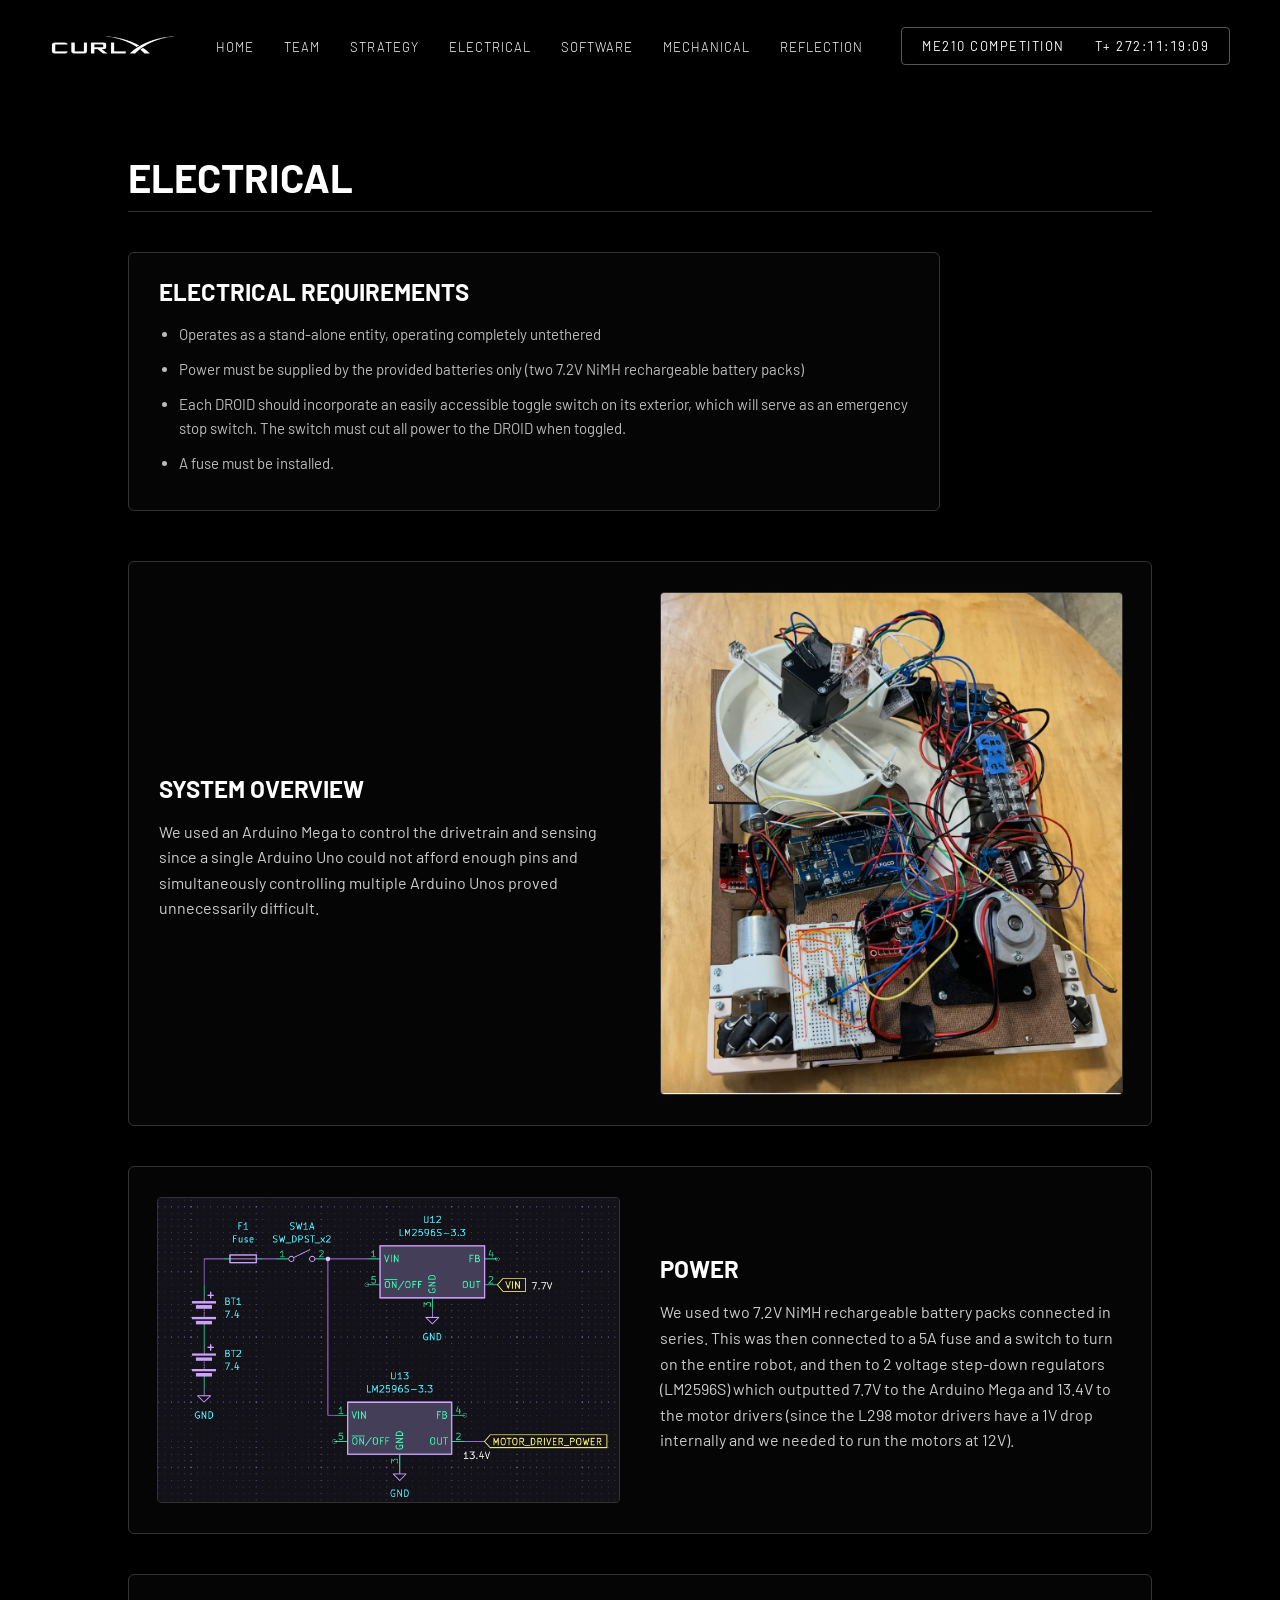
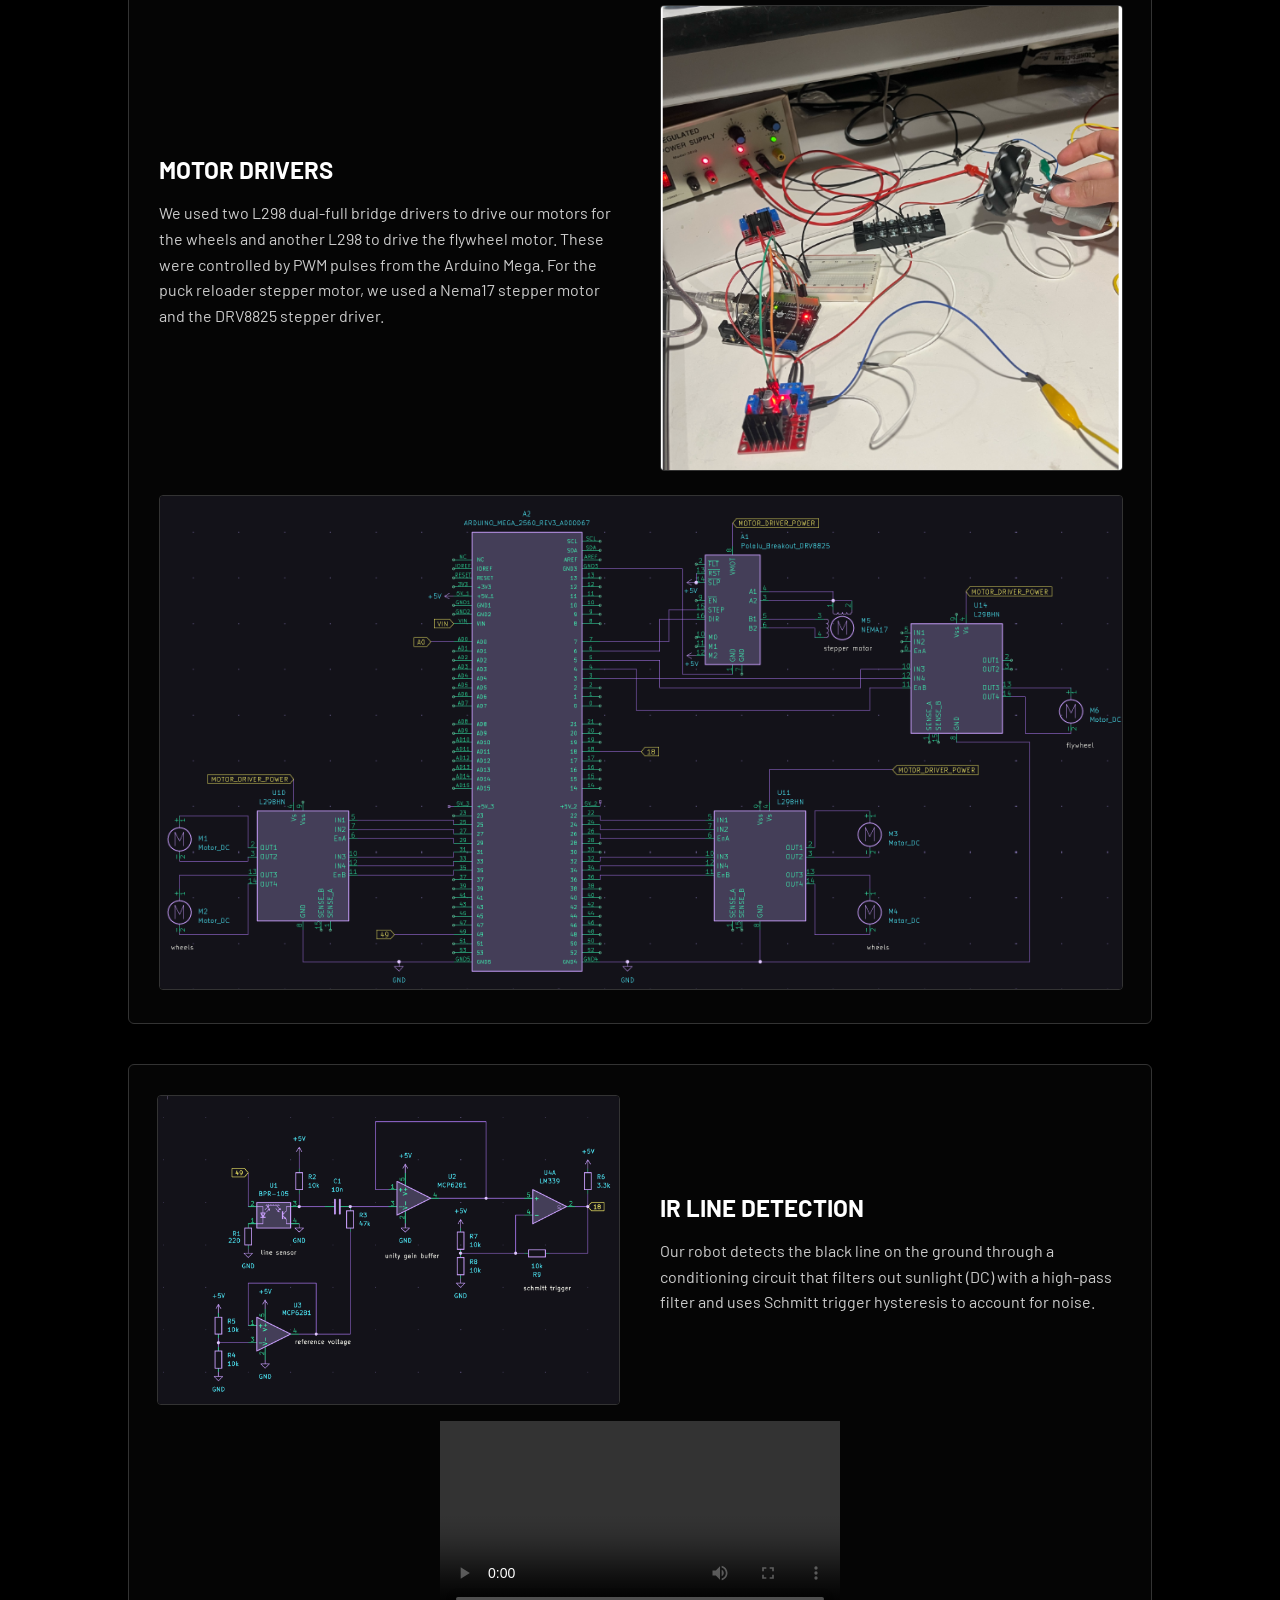
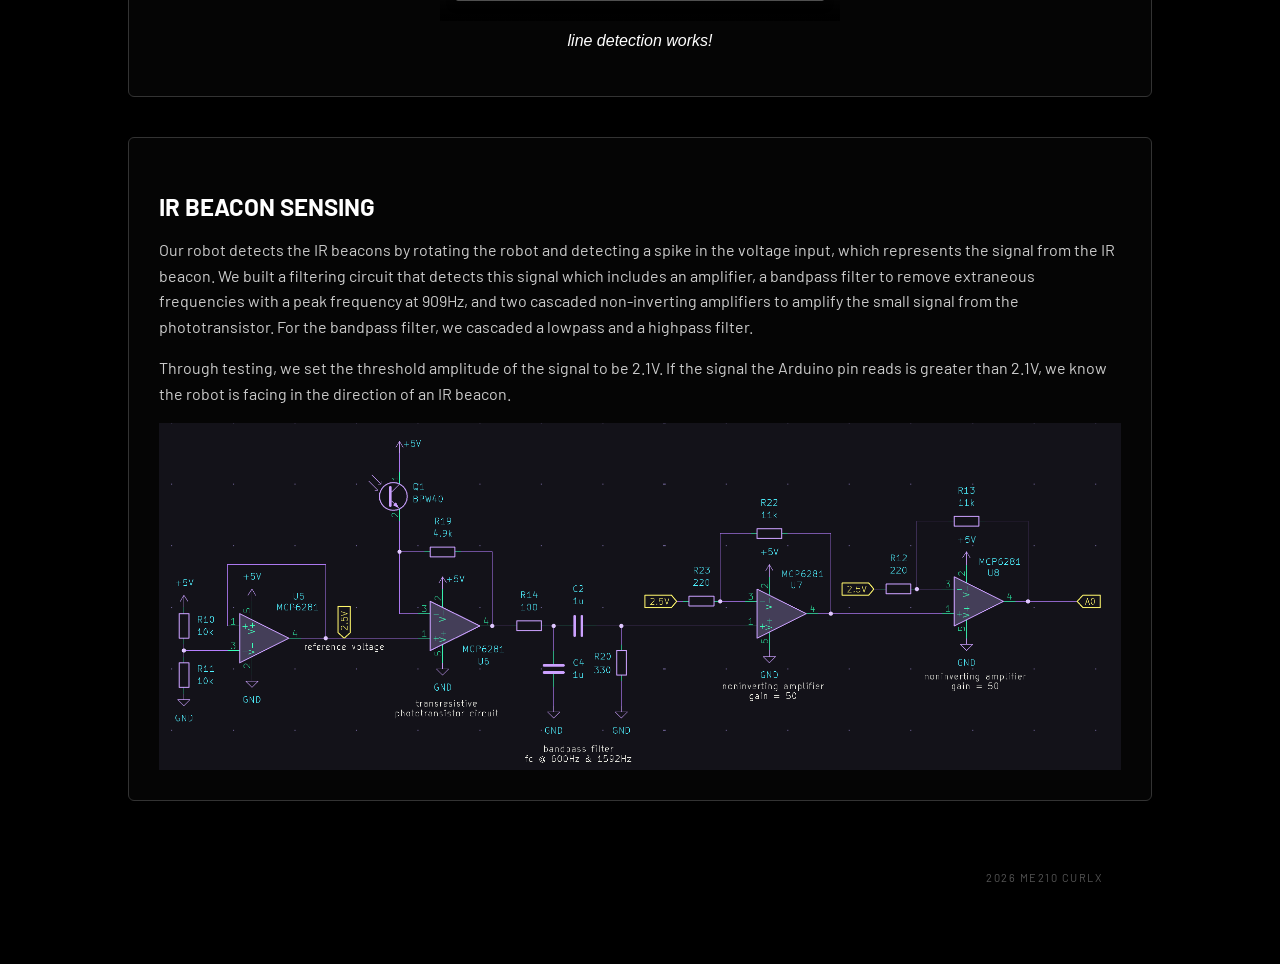
==== commit 3ea25c1b: "everything" ====
--- a/docs/electrical.html
+++ b/docs/electrical.html
@@ -20,14 +20,17 @@
                     <li><a href="strategy.html#game-rules">Game Rules</a></li>
                     <li><a href="strategy.html#preliminary-design">Preliminary Design</a></li>
                     <li><a href="strategy.html#final-design">Final Design</a></li>
-                    <li><a href="strategy.html#state-diagrams">State Diagrams</a></li>
                     <li><a href="strategy.html#checkoff">Checkoff</a></li>
                     <li><a href="strategy.html#competition">Competition</a></li>
                     <li><a href="strategy.html#bom">BOM</a></li>
                 </ul>
             </li>
             <li><a href="electrical.html">Electrical</a></li>
-            <li><a href="software.html">Software</a></li>
+            <li class="nav-dropdown"><a href="software.html">Software</a>
+                <ul class="nav-dropdown-menu">
+                    <li><a href="software.html#state-diagrams">State Diagrams</a></li>
+                </ul>
+            </li>
             <li><a href="mechanical.html">Mechanical</a></li>
             <li><a href="reflection.html">Reflection</a></li>
         </ul>
@@ -109,14 +112,16 @@
         </div>
 
         <div class="elec-box">
-            <div>
-                <h3>IR Beacon Sensing</h3>
-                <p>
-                    Our robot detects the IR beacons by rotating the robot and detecting a spike in the voltage input, which represents the signal from the IR beacon. We built a filtering circuit that detects this signal which includes an amplifier, a bandpass filter to remove extraneous frequencies with a peak frequency at 909Hz, and two cascaded non-inverting amplifiers to amplify the small signal from the phototransistor. For the bandpass filter, we cascaded a lowpass and a highpass filter.
-                </p>
-                <p style="margin-top: 12px;">
-                    Through testing, we set the threshold amplitude of the signal to be 2.1V. If the signal the Arduino pin reads is greater than 2.1V, we know the robot is facing in the direction of an IR beacon.
-                </p>
+            <div class="content-grid" style="display: block; margin-bottom: 0;">
+                <div>
+                    <h3>IR Beacon Sensing</h3>
+                    <p>
+                        Our robot detects the IR beacons by rotating the robot and detecting a spike in the voltage input, which represents the signal from the IR beacon. We built a filtering circuit that detects this signal which includes an amplifier, a bandpass filter to remove extraneous frequencies with a peak frequency at 909Hz, and two cascaded non-inverting amplifiers to amplify the small signal from the phototransistor. For the bandpass filter, we cascaded a lowpass and a highpass filter.
+                    </p>
+                    <p style="margin-top: 12px;">
+                        Through testing, we set the threshold amplitude of the signal to be 2.1V. If the signal the Arduino pin reads is greater than 2.1V, we know the robot is facing in the direction of an IR beacon.
+                    </p>
+                </div>
             </div>
             <img src="./imgs/beacon_sch.png" alt="IR beacon sensing schematic" style="width: 100%; margin-top: 16px; display: block;">
         </div>
--- a/docs/style.css
+++ b/docs/style.css
@@ -35,7 +35,7 @@
     border: 1px solid #333;
     border-radius: 4px;
     padding: 8px 0;
-    margin: 8px 0 0 0;
+    margin: 0;
     list-style: none;
     min-width: 160px;
     gap: 0;
@@ -608,9 +608,31 @@
 .team-member .team-role {
     font-size: 12px;
     text-transform: uppercase;
-    letter-spacing: 2px; 
+    letter-spacing: 2px;
     color: #888;
-    margin: 0; 
+    margin: 0 0 16px;
+}
+
+.team-linkedin {
+    display: inline-flex;
+    align-items: center;
+    gap: 6px;
+    font-size: 11px;
+    text-transform: uppercase;
+    letter-spacing: 1.5px;
+    color: #0a66c2;
+    text-decoration: none;
+    transition: color 0.2s, opacity 0.2s;
+    opacity: 0.85;
+}
+.team-linkedin:hover {
+    color: #378fe9;
+    opacity: 1;
+}
+.team-linkedin svg {
+    width: 14px;
+    height: 14px;
+    flex-shrink: 0;
 }
 
 @media (max-width: 900px) {
@@ -869,24 +891,64 @@
 }
 
 .software-github-box {
-    padding: 12px 24px;
-    border: 1px solid #333;
+    padding: 14px 32px;
+    border: 1px solid #555;
     border-radius: 6px;
-    background: rgba(255,255,255,0.02);
+    background: rgba(255,255,255,0.06);
+    transition: background 0.2s, border-color 0.2s;
+}
+.software-github-box:hover {
+    background: rgba(255,255,255,0.11);
+    border-color: #888;
 }
 .software-github-box a {
-    font-size: 13px;
-    text-transform: uppercase;
-    letter-spacing: 1px;
+    font-size: 15px;
+    text-transform: uppercase;
+    letter-spacing: 1.5px;
     color: #fff;
     text-decoration: none;
-    transition: color 0.3s;
     display: flex;
     align-items: center;
-    gap: 8px;
-}
-.software-github-box a:hover {
-    color: #ccc;
+    gap: 10px;
+}
+.software-github-box svg {
+    width: 20px;
+    height: 20px;
+}
+
+.sw-section-header {
+    display: flex;
+    align-items: center;
+    gap: 16px;
+    margin-bottom: 5px;
+}
+.sw-section-header h2 {
+    margin-bottom: 0;
+}
+.sw-github-btn {
+    display: inline-flex;
+    align-items: center;
+    gap: 7px;
+    padding: 5px 13px;
+    border: 1px solid #444;
+    border-radius: 4px;
+    background: rgba(255,255,255,0.04);
+    color: #aaa;
+    font-family: 'Barlow', sans-serif;
+    font-size: 11px;
+    letter-spacing: 1px;
+    text-transform: uppercase;
+    text-decoration: none;
+    transition: background 0.2s, border-color 0.2s, color 0.2s;
+    white-space: nowrap;
+}
+.sw-github-btn:hover {
+    background: rgba(255,255,255,0.1);
+    border-color: #777;
+    color: #fff;
+}
+.sw-github-btn svg {
+    flex-shrink: 0;
 }
 
 .code-block {
@@ -1001,6 +1063,32 @@
     letter-spacing: 3px;
     text-transform: uppercase;
     margin-bottom: 5px;
+}
+.sw-content-row {
+    display: grid;
+    grid-template-columns: 1fr 1fr;
+    gap: 40px;
+    align-items: start;
+    margin-top: 20px;
+    margin-bottom: 40px;
+}
+.sw-code-col {
+    display: flex;
+    flex-direction: column;
+    gap: 12px;
+}
+.sw-snippet {
+    background: #080808;
+    border: 1px solid #2a2a2a;
+    border-radius: 4px;
+    padding: 18px 20px;
+    overflow-x: auto;
+    font-family: 'Courier New', Courier, monospace;
+    font-size: 12px;
+    line-height: 1.65;
+    color: #999;
+    white-space: pre;
+    margin: 0;
 }
 
 .bom-subtitle {
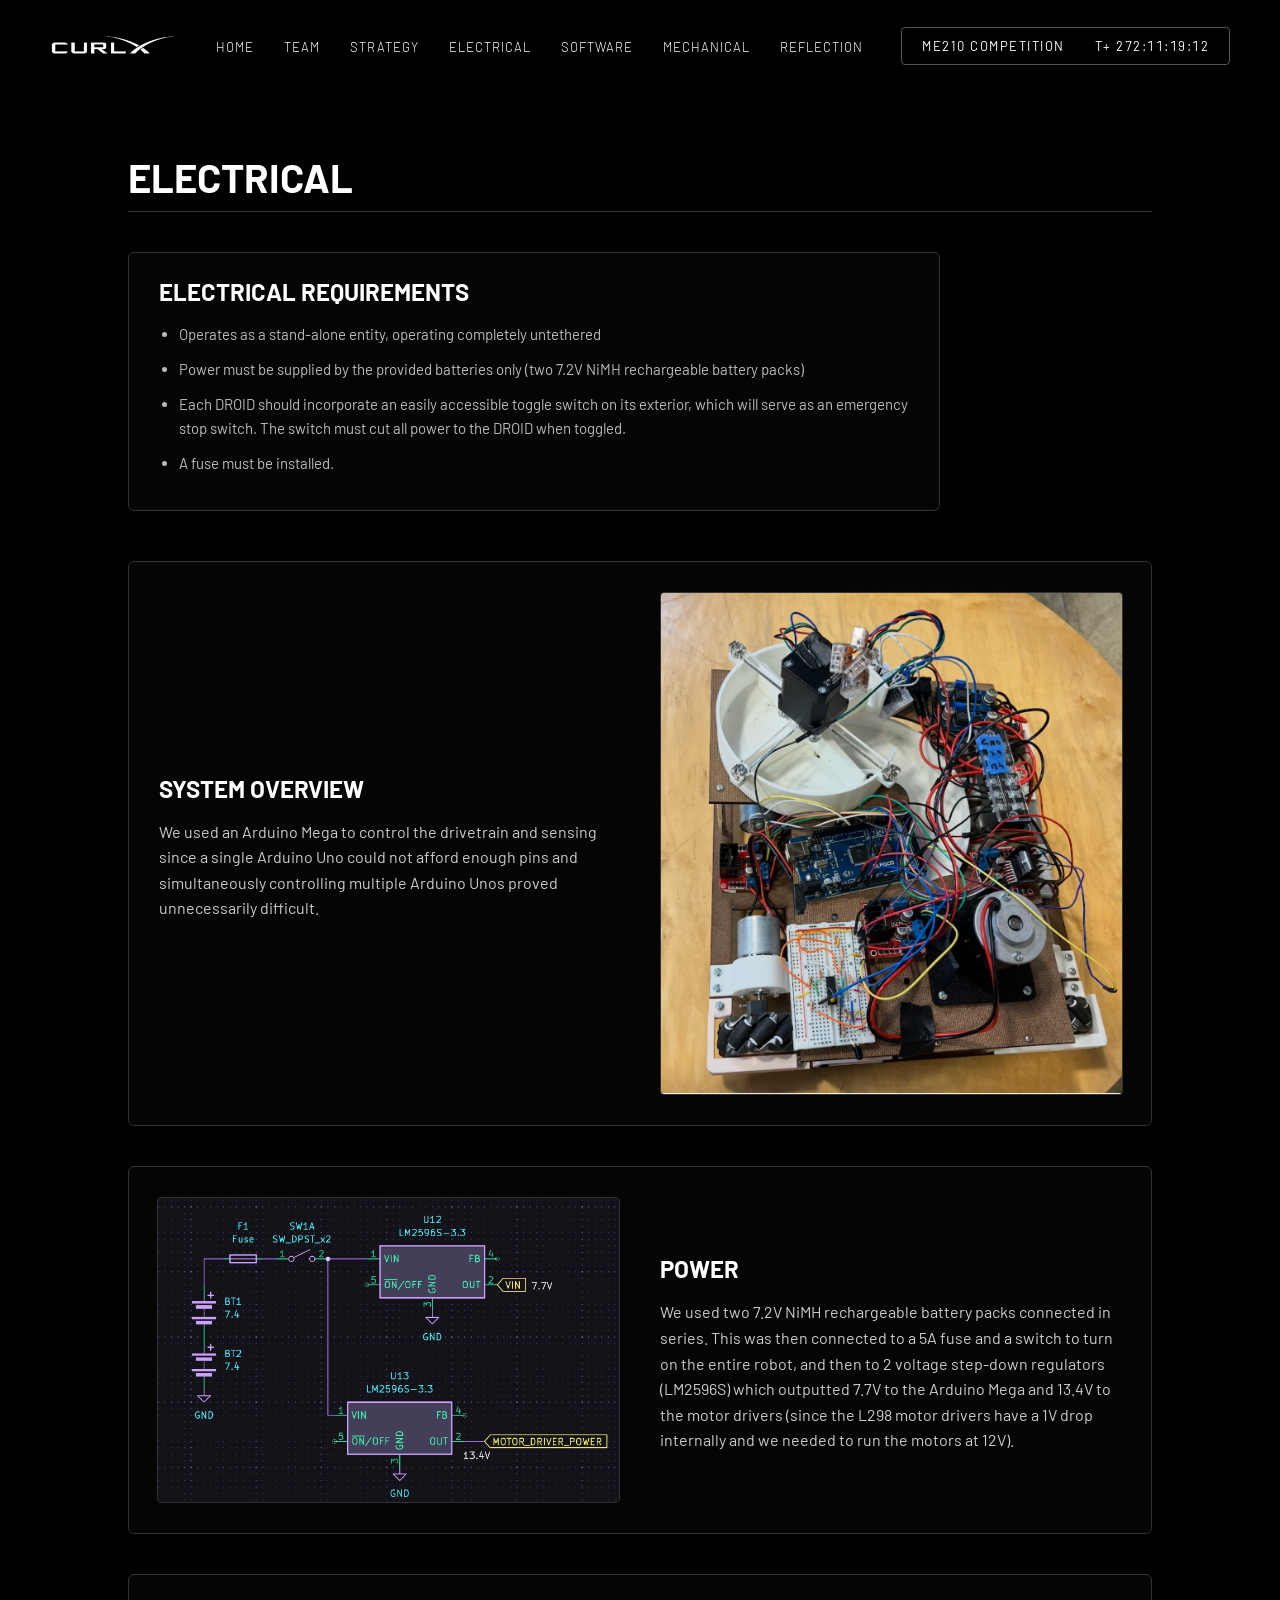
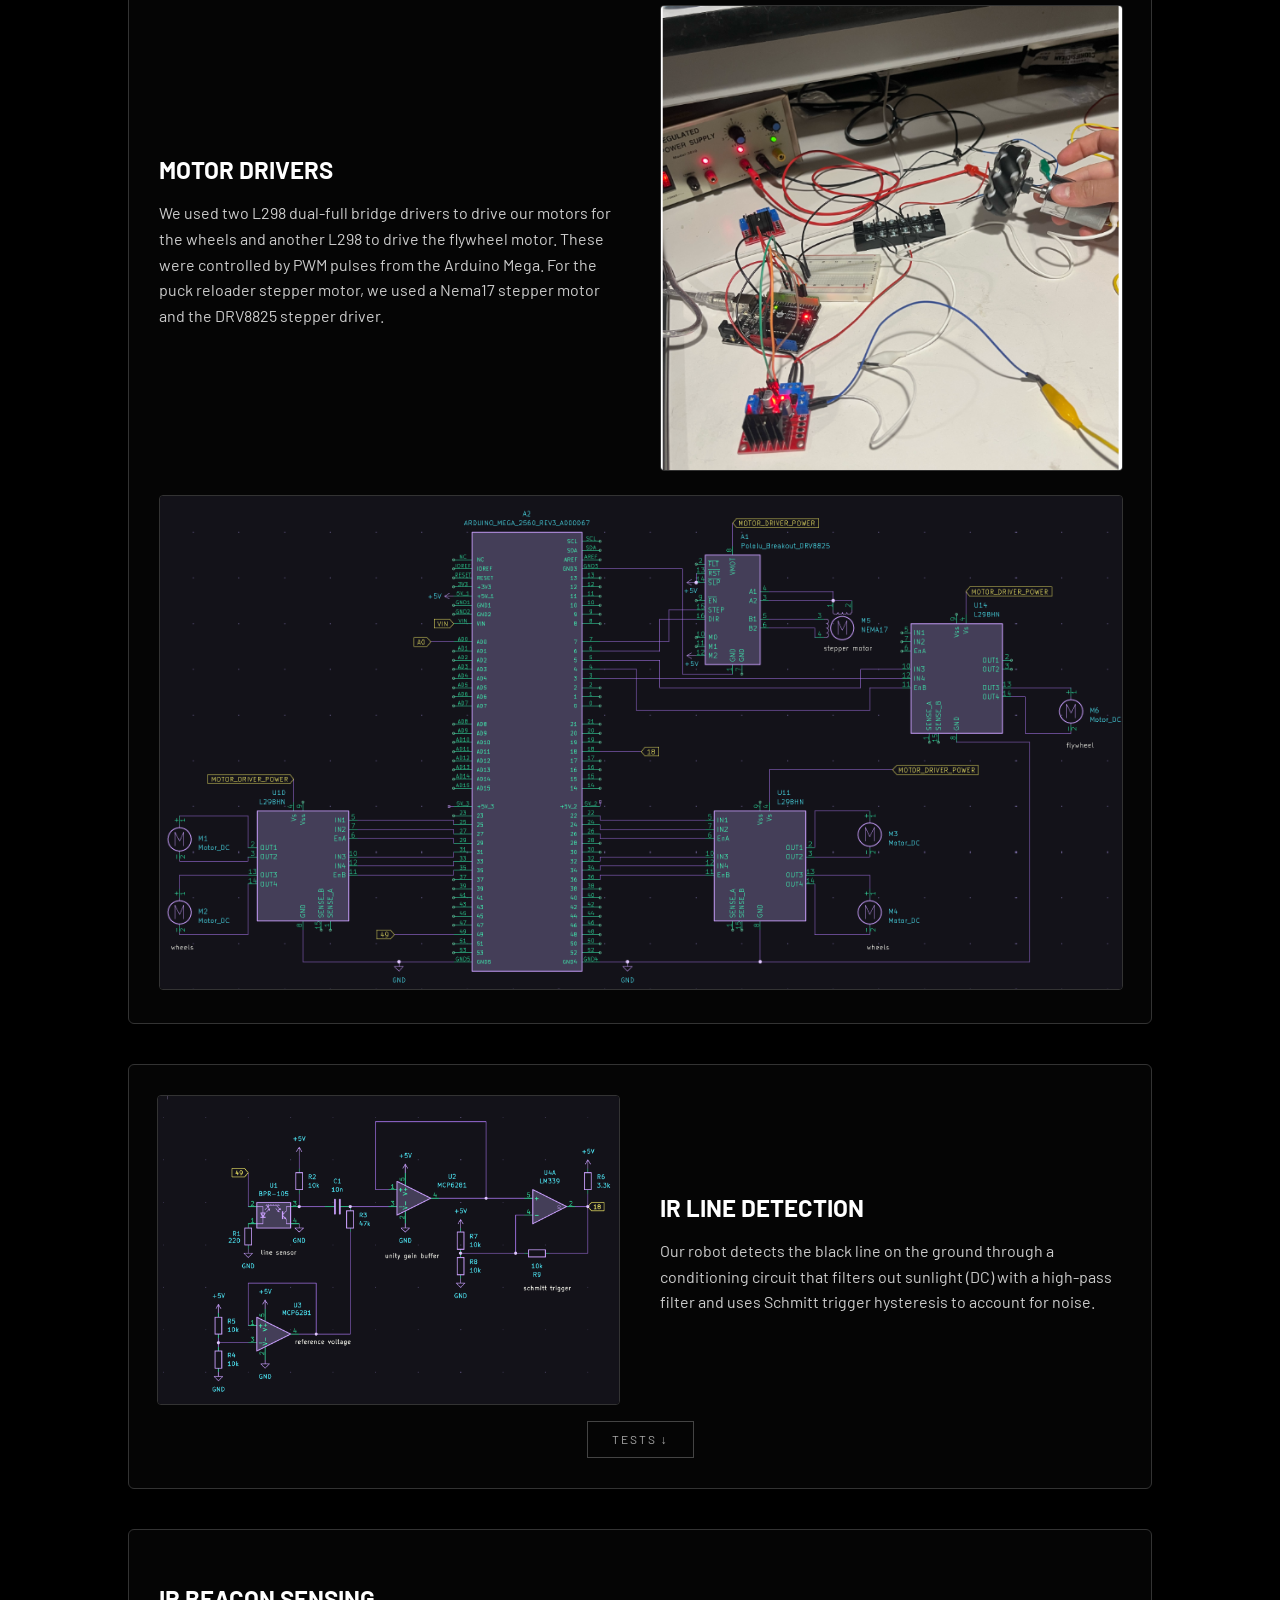
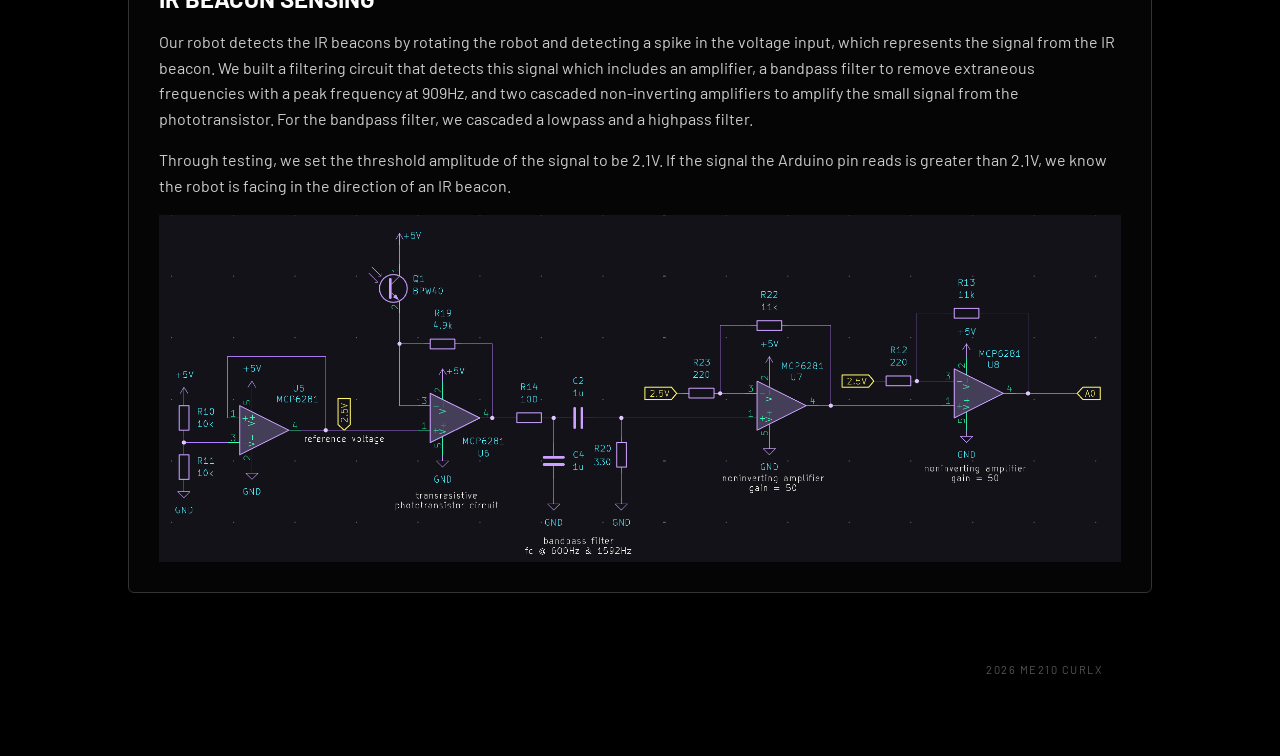
==== commit cca65620: "software" ====
--- a/docs/electrical.html
+++ b/docs/electrical.html
@@ -104,10 +104,15 @@
                 <img src="./imgs/line_sense_sch.png" alt="IR line sensing schematic">
             </div>
             <div style="text-align: center; margin-top: 16px;">
-                <video width="400" controls>
-                    <source src="./vids/line_sensor_test.mov" type="video/mp4">
-                </video>
-                <p style="margin-top: 8px; font-style: italic;">line detection works!</p>
+                <button class="read-more-btn" id="ir-line-tests-btn" onclick="toggleIRLineTests()" style="margin-top: 0;">Tests ↓</button>
+            </div>
+            <div class="expandable-panel" id="ir-line-tests-panel">
+                <div style="text-align: center; margin-top: 16px;">
+                    <video width="400" controls>
+                        <source src="./vids/line_sensor_test.mov" type="video/mp4">
+                    </video>
+                    <p style="margin-top: 8px; font-style: italic;">line detection works!</p>
+                </div>
             </div>
         </div>
 
@@ -193,6 +198,18 @@
             updateCountdown();
             setInterval(updateCountdown, 1000);
         })();
+
+        function toggleIRLineTests() {
+            var panel = document.getElementById('ir-line-tests-panel');
+            var btn = document.getElementById('ir-line-tests-btn');
+            if (panel.style.maxHeight) {
+                panel.style.maxHeight = null;
+                btn.textContent = 'Tests ↓';
+            } else {
+                panel.style.maxHeight = panel.scrollHeight + 'px';
+                btn.textContent = 'Tests ↑';
+            }
+        }
     </script>
 </body>
 </html>
--- a/docs/style.css
+++ b/docs/style.css
@@ -929,26 +929,28 @@
     display: inline-flex;
     align-items: center;
     gap: 7px;
-    padding: 5px 13px;
-    border: 1px solid #444;
-    border-radius: 4px;
-    background: rgba(255,255,255,0.04);
-    color: #aaa;
+    padding: 7px 16px;
+    border: 1px solid #3a3a3a;
+    border-radius: 3px;
+    background: #0d0d0d;
+    color: #888;
     font-family: 'Barlow', sans-serif;
-    font-size: 11px;
-    letter-spacing: 1px;
+    font-size: 10px;
+    letter-spacing: 1.5px;
     text-transform: uppercase;
     text-decoration: none;
     transition: background 0.2s, border-color 0.2s, color 0.2s;
     white-space: nowrap;
+    align-self: flex-start;
 }
 .sw-github-btn:hover {
-    background: rgba(255,255,255,0.1);
-    border-color: #777;
-    color: #fff;
+    background: #181818;
+    border-color: #666;
+    color: #ccc;
 }
 .sw-github-btn svg {
     flex-shrink: 0;
+    fill: currentColor;
 }
 
 .code-block {
@@ -1076,19 +1078,50 @@
     display: flex;
     flex-direction: column;
     gap: 12px;
+    align-items: flex-start;
 }
 .sw-snippet {
-    background: #080808;
-    border: 1px solid #2a2a2a;
-    border-radius: 4px;
+    background: #050505;
+    border: 1px solid #333;
+    border-top: 2px solid #555;
+    border-radius: 0 0 4px 4px;
     padding: 18px 20px;
     overflow-x: auto;
-    font-family: 'Courier New', Courier, monospace;
+    font-family: 'Consolas', 'Monaco', 'Lucida Console', monospace;
     font-size: 12px;
-    line-height: 1.65;
-    color: #999;
+    line-height: 1.75;
+    color: #c8c8c8;
     white-space: pre;
     margin: 0;
+    flex: 1;
+}
+.sw-snippet-wrap {
+    display: flex;
+    flex-direction: column;
+    flex: 1;
+}
+.sw-snippet-header {
+    background: #111;
+    border: 1px solid #333;
+    border-bottom: none;
+    border-radius: 4px 4px 0 0;
+    padding: 6px 14px;
+    font-family: 'Barlow', sans-serif;
+    font-size: 10px;
+    letter-spacing: 1.5px;
+    text-transform: uppercase;
+    color: #555;
+    display: flex;
+    align-items: center;
+    gap: 8px;
+}
+.sw-snippet-header::before {
+    content: '';
+    display: inline-block;
+    width: 6px;
+    height: 6px;
+    border-radius: 50%;
+    background: #444;
 }
 
 .bom-subtitle {
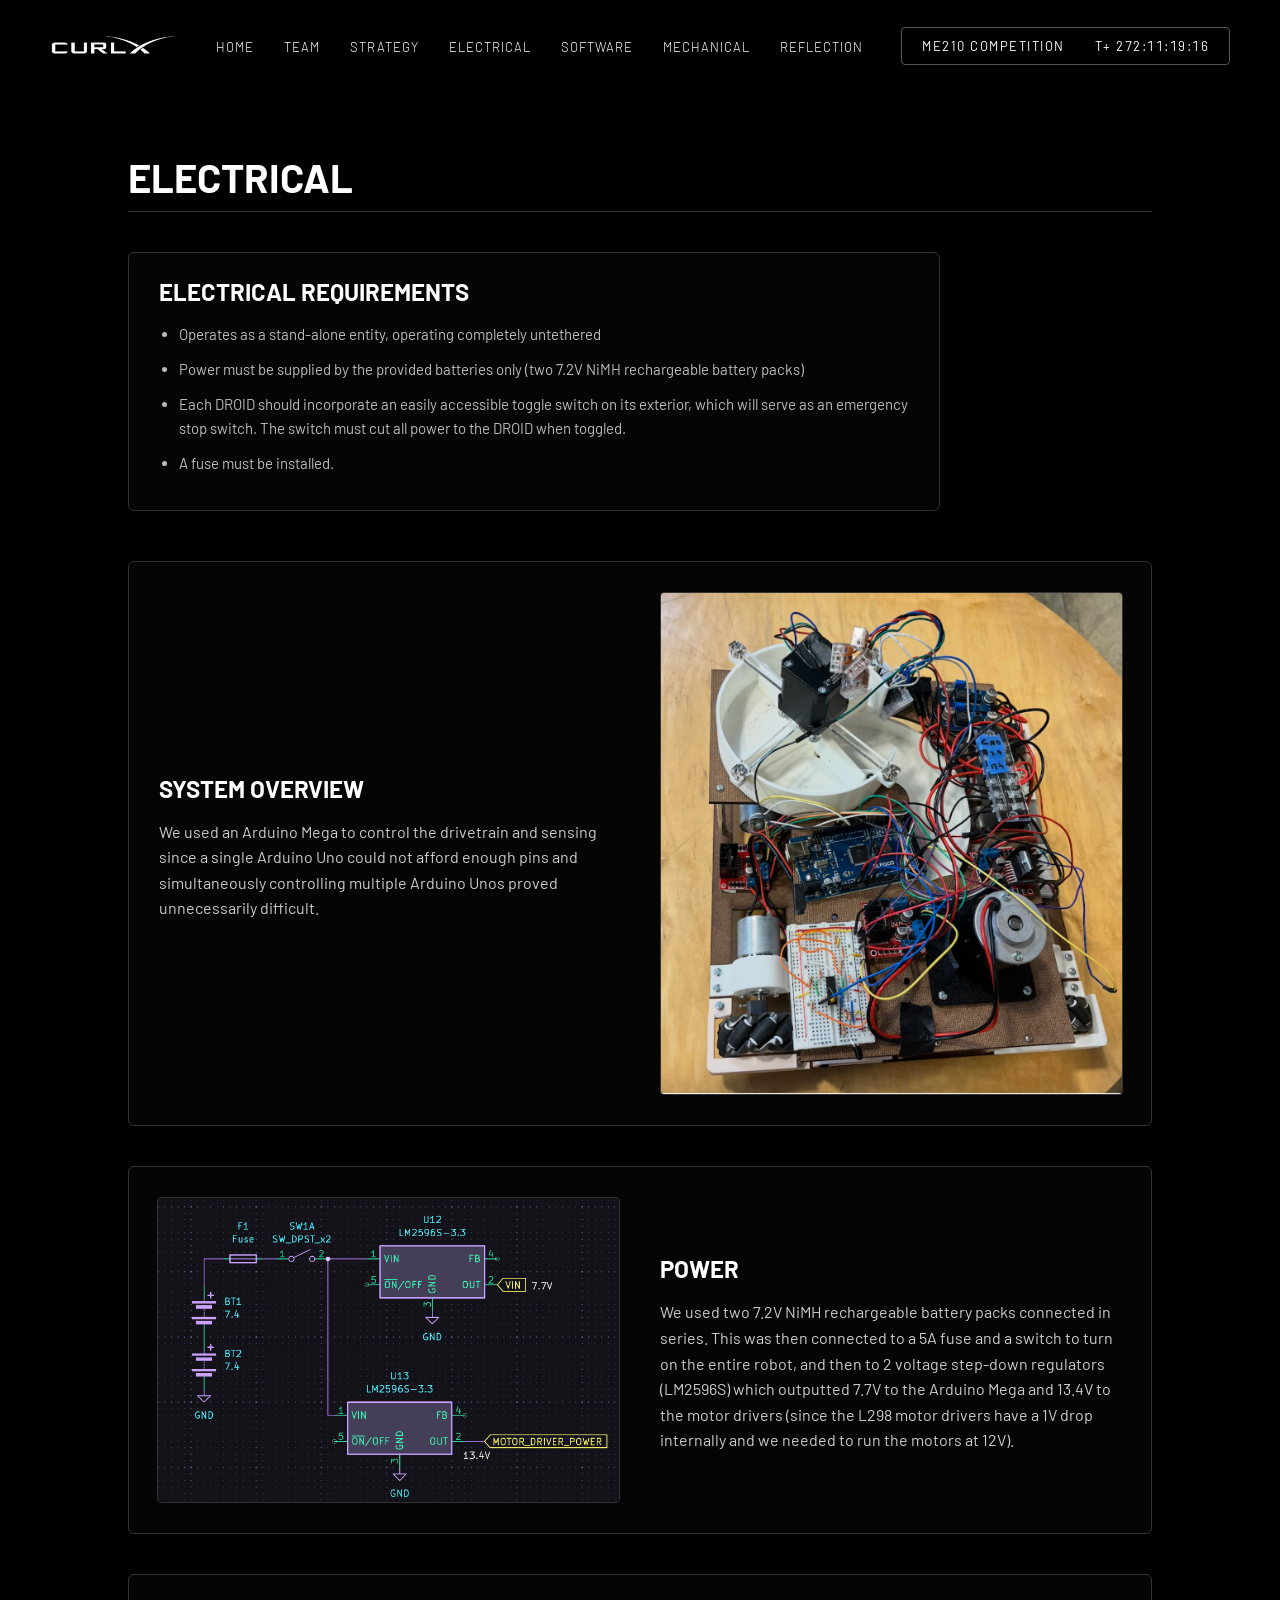
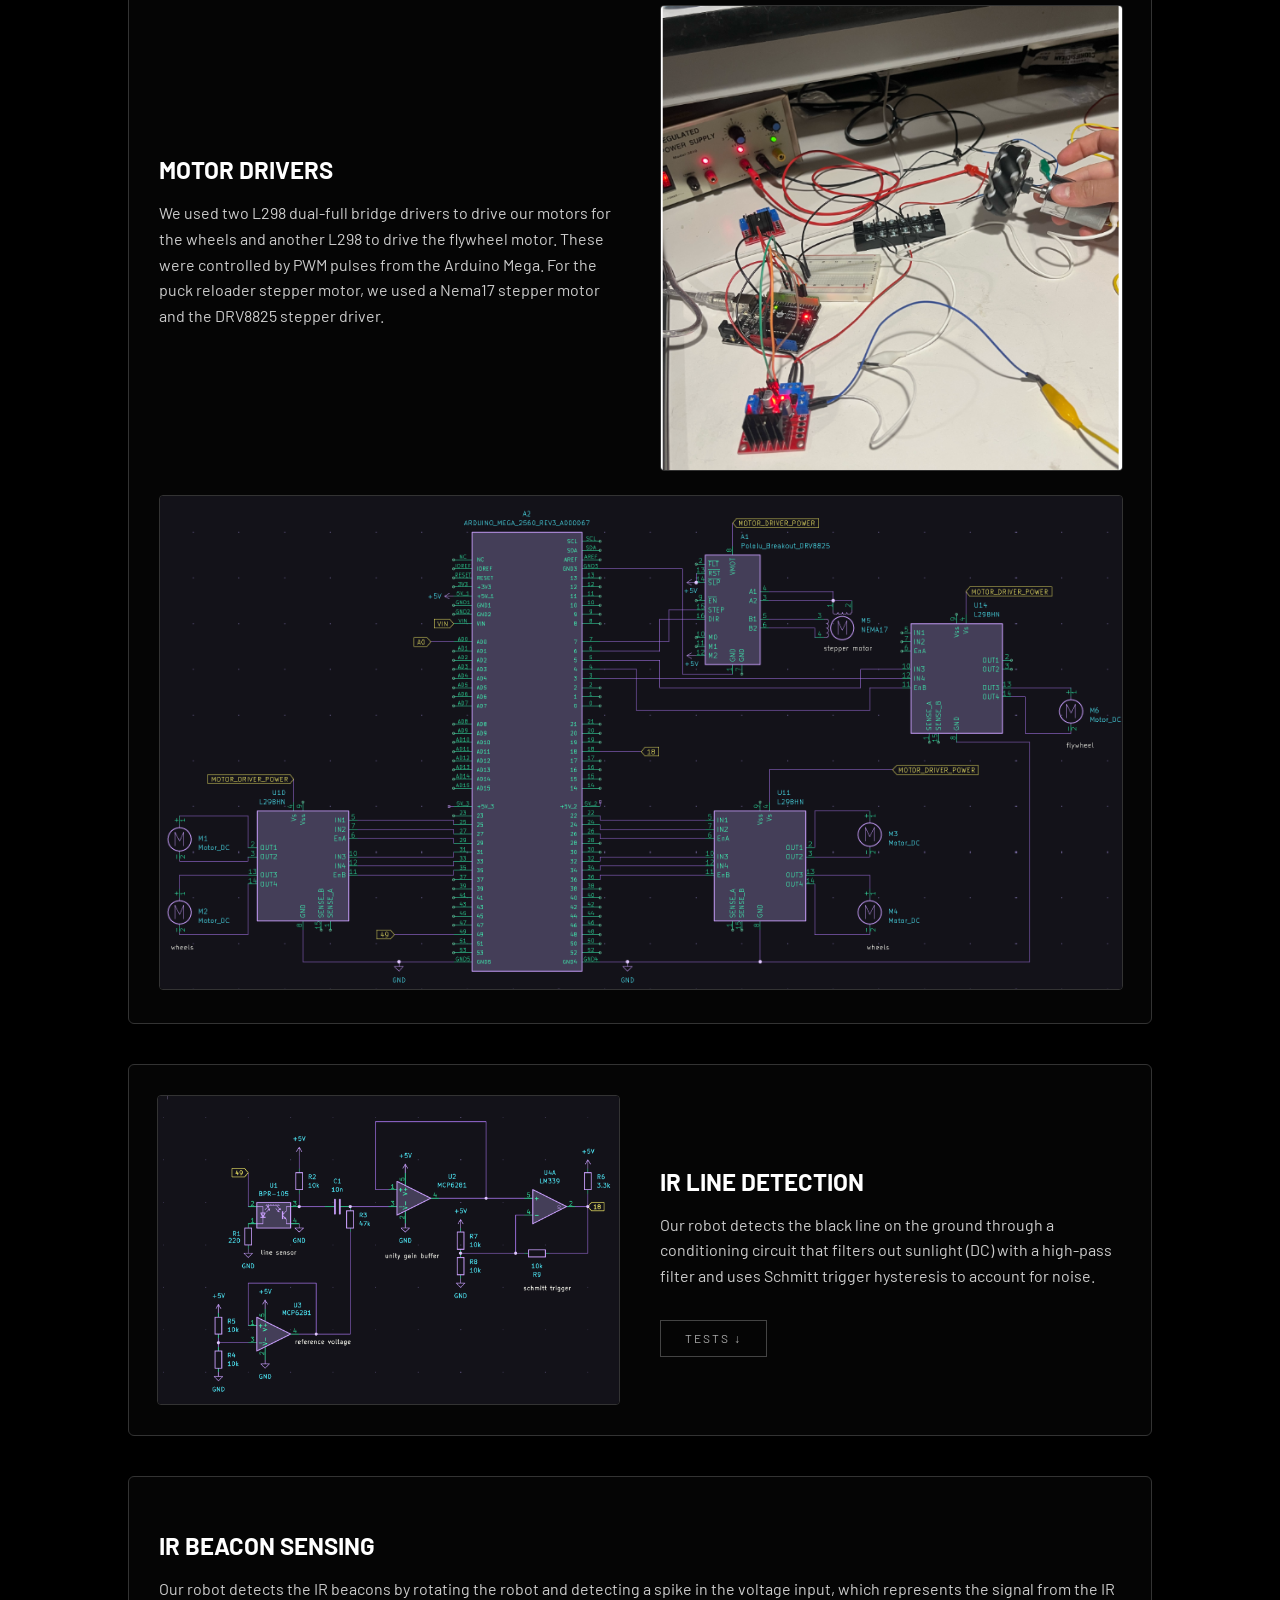
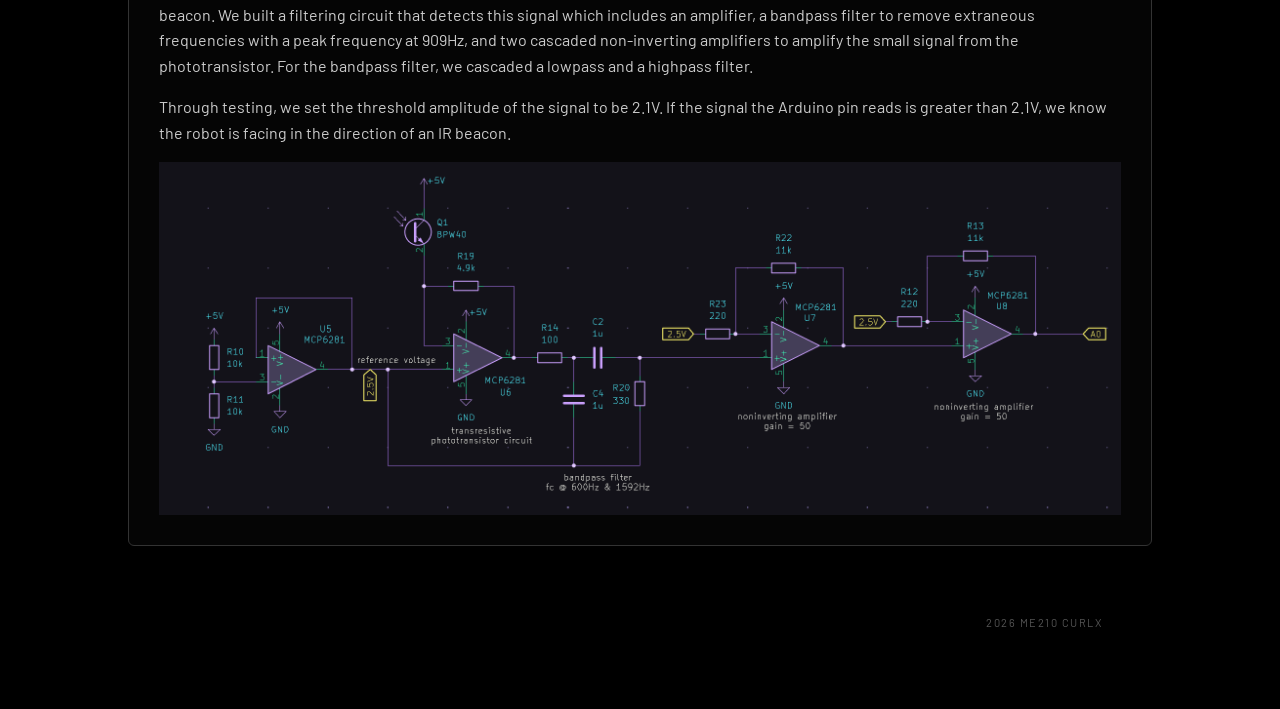
==== commit 91adf3a3: "final final" ====
--- a/docs/electrical.html
+++ b/docs/electrical.html
@@ -100,11 +100,9 @@
                     <p>
                         Our robot detects the black line on the ground through a conditioning circuit that filters out sunlight (DC) with a high-pass filter and uses Schmitt trigger hysteresis to account for noise.
                     </p>
+                    <button class="read-more-btn" id="ir-line-tests-btn" onclick="toggleIRLineTests()" style="margin-top: 16px;">Tests ↓</button>
                 </div>
                 <img src="./imgs/line_sense_sch.png" alt="IR line sensing schematic">
-            </div>
-            <div style="text-align: center; margin-top: 16px;">
-                <button class="read-more-btn" id="ir-line-tests-btn" onclick="toggleIRLineTests()" style="margin-top: 0;">Tests ↓</button>
             </div>
             <div class="expandable-panel" id="ir-line-tests-panel">
                 <div style="text-align: center; margin-top: 16px;">
